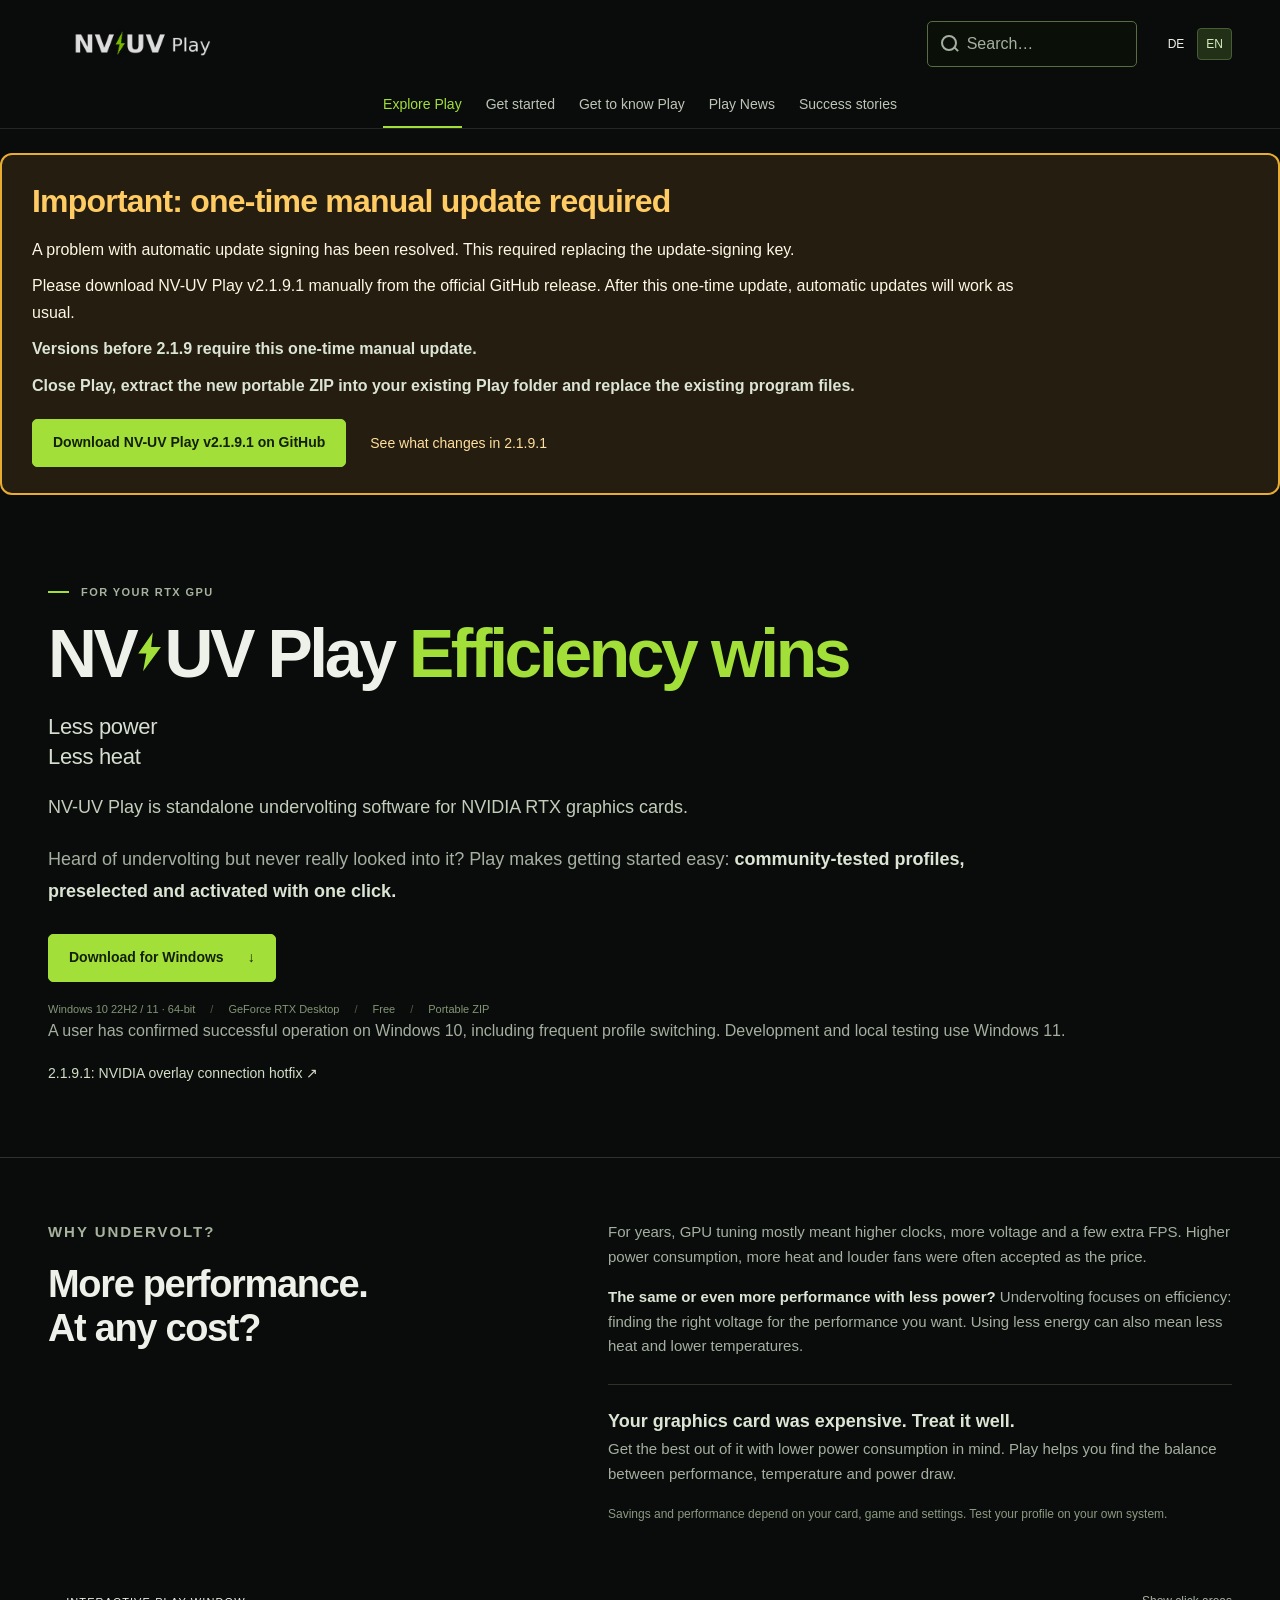
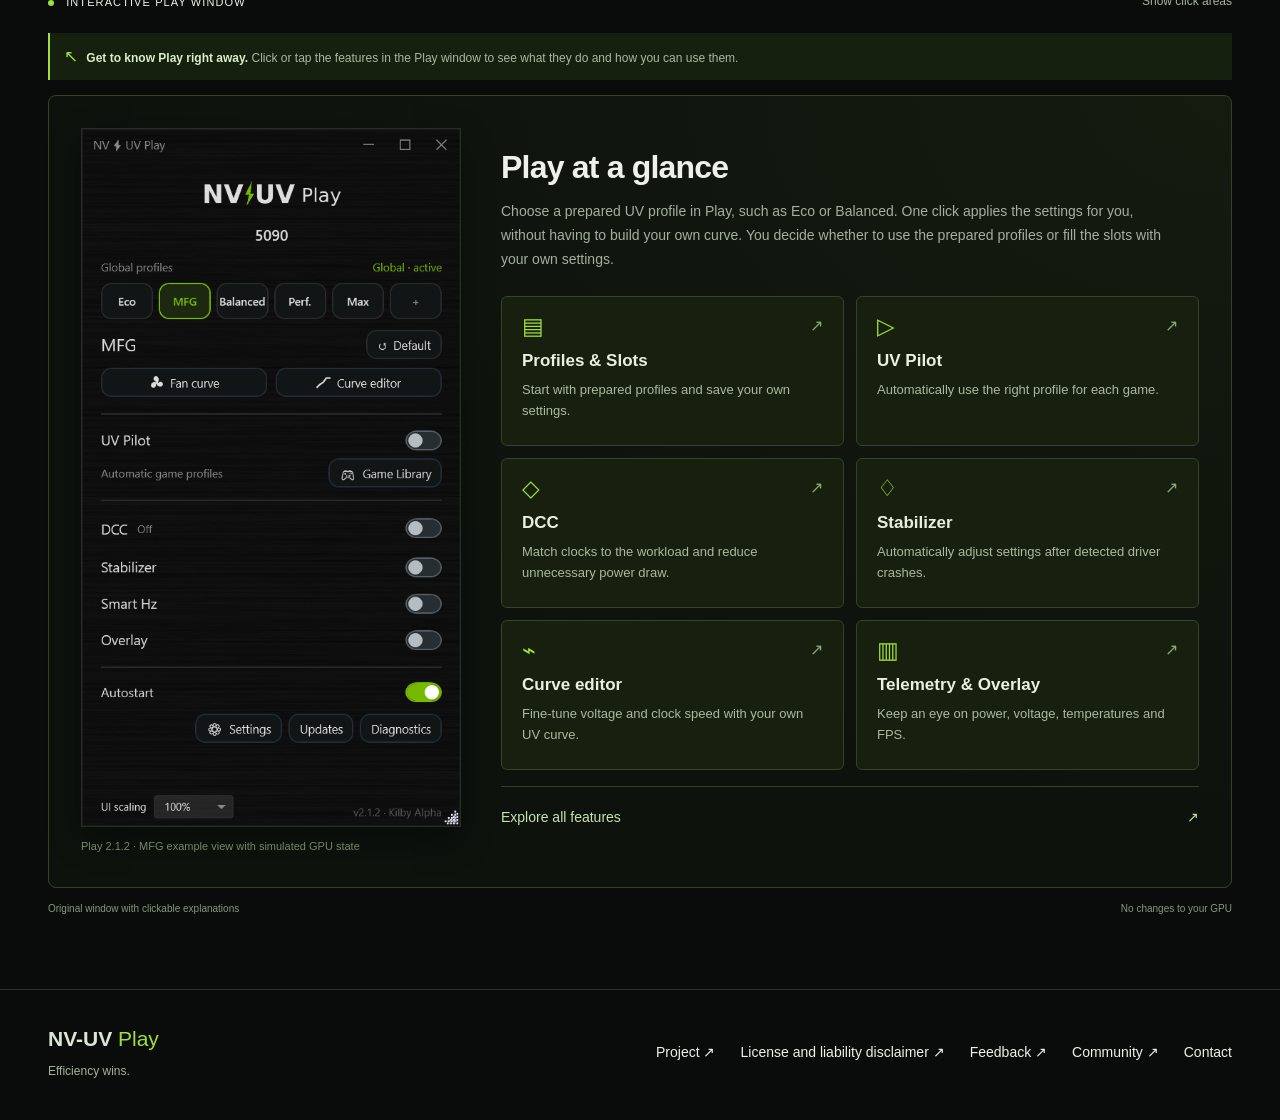
==== en.html @ a9bc8426 "Document Windows 10 22H2 compatibility and user validation" ====
<!doctype html>
<html lang="en">
<head>
  <meta charset="utf-8">
  <meta name="viewport" content="width=device-width, initial-scale=1">
  <meta name="description" content="NV-UV Play: undervolting for your RTX GPU. Start with community profiles and explore features in interactive original product windows.">
  <meta name="theme-color" content="#0a0c0b">
  <title>NV-UV Play | Efficiency wins.</title>
  <link rel="alternate" hreflang="de" href="index.html">
  <link rel="alternate" hreflang="en" href="en.html">
  <link rel="icon" type="image/png" href="assets/wordmark.png">
  <link rel="stylesheet" href="styles.css?v=20261103-hotfix-2191">
  <link rel="stylesheet" href="site-search.css?v=20261022-inline">
  <script src="guide.en.js?v=20261102-overlay-219" defer></script>
  <script src="guide.ui.en.js?v=20261015-v2.1.2" defer></script>
  <script src="guide-app.js?v=20261021-search" defer></script>
  <script src="site-navigation.js?v=20261102-news-219" defer></script>
  <script src="site-search.js?v=20261022-inline" defer></script>
</head>
<body data-page="home">
<a class="skip-link" href="#top">Skip to content</a>
<header class="site-header wrap">
  <a class="brand" href="en.html" aria-label="NV-UV Play home"><img src="assets/wordmark.png" width="188" height="56" alt="NV-UV Play"></a>
  <nav aria-label="Main navigation"><a href="en.html" aria-current="page">Explore Play</a><a href="get-started.html">Get started</a><a href="features.html">Get to know Play</a><a href="news.html">Play News</a><a href="success-stories.html">Success stories</a></nav>
  <div class="header-actions"><div class="language-switch" aria-label="Language"><a href="index.html" lang="de" hreflang="de" aria-label="Zu Deutsch wechseln" data-language-switch>DE</a><span lang="en" aria-current="page">EN</span></div></div>
</header>
<main id="top">
  <section class="update-key-notice wrap" aria-labelledby="update-key-title">
    <h2 id="update-key-title">Important: one-time manual update required</h2>
    <p>A problem with automatic update signing has been resolved. This required replacing the update-signing key.</p>
    <p>Please download NV-UV Play v2.1.9.1 manually from the official GitHub release. After this one-time update, automatic updates will work as usual.</p>
    <p><strong>Versions before 2.1.9 require this one-time manual update.</strong></p>
    <p><strong>Close Play, extract the new portable ZIP into your existing Play folder and replace the existing program files.</strong></p>
    <div class="update-key-actions"><a class="button primary" href="https://github.com/christianp403-spec/NV-UV-Play/releases/tag/v2.1.9.1" target="_blank" rel="noopener noreferrer">Download NV-UV Play v2.1.9.1 on GitHub</a><a class="text-link" href="news.html#updates-2191">See what changes in 2.1.9.1</a></div>
  </section>
  <section class="hero wrap" aria-labelledby="hero-title">
    <div class="hero-copy">
      <p class="eyebrow"><span class="line"></span> FOR YOUR RTX GPU</p>
      <h1 id="hero-title" aria-label="NV-UV Play, Efficiency wins"><span class="hero-product-name">NV<svg class="brand-bolt" viewBox="0 0 18 24" aria-hidden="true" focusable="false"><path d="M11 0 2 13h5L5 24 16 9h-6Z"/></svg>UV Play</span> <span>Efficiency wins</span></h1>
      <p class="hero-promise">Less power<br> Less heat</p>
      <p class="hero-description">NV-UV Play is standalone undervolting software for NVIDIA RTX graphics cards.</p>
      <p class="intro">Heard of undervolting but never really looked into it? Play makes getting started easy: <strong>community-tested profiles, preselected and activated with one click.</strong></p>
      <div class="hero-actions"><a class="button primary" href="https://github.com/christianp403-spec/NV-UV-Play/releases/tag/v2.1.9.1" target="_blank" rel="noopener noreferrer">Download for Windows <span aria-hidden="true">↓</span></a></div>
      <div class="hero-meta"><span>Windows 10 22H2 / 11 · 64-bit</span><span>GeForce RTX Desktop</span><span>Free</span><span>Portable ZIP</span></div>
      <p class="compatibility-note">A user has confirmed successful operation on Windows 10, including frequent profile switching. Development and local testing use Windows 11.</p>
      <p class="home-update-link"><a class="text-link" href="news.html#updates-2191">2.1.9.1: NVIDIA overlay connection hotfix ↗</a></p>
    </div>
  </section>
  <section class="why-section wrap" id="why" aria-labelledby="why-title">
    <div><p class="eyebrow">WHY UNDERVOLT?</p><h2 id="why-title">More performance.<br> At any cost?</h2></div>
    <div><p>For years, GPU tuning mostly meant higher clocks, more voltage and a few extra FPS. Higher power consumption, more heat and louder fans were often accepted as the price.</p><p><strong>The same or even more performance with less power?</strong> Undervolting focuses on efficiency: finding the right voltage for the performance you want. Using less energy can also mean less heat and lower temperatures.</p><p class="care-copy"><strong>Your graphics card was expensive. Treat it well.</strong><br>Get the best out of it with lower power consumption in mind. Play helps you find the balance between performance, temperature and power draw.</p><p class="why-note">Savings and performance depend on your card, game and settings. Test your profile on your own system.</p></div>
  </section>
  <section class="playground home-playground wrap" id="demo" aria-label="Explore Play interactively">
      <div class="stage-caption"><span><span class="live-dot"></span> INTERACTIVE PLAY WINDOW</span><button class="quiet" id="show-hotspots" aria-pressed="false">Show click areas</button></div>
      <p class="interaction-hint" id="interaction-hint"><span aria-hidden="true">↖</span> <strong>Get to know Play right away.</strong> Click or tap the features in the Play window to see what they do and how you can use them.</p>
      <div class="stage-body">
        <figure class="original-main"><div id="main-screen" class="hotspot-image" aria-describedby="interaction-hint"></div><figcaption>Play 2.1.2 · MFG example view with simulated GPU state</figcaption></figure>
        <aside class="coach" aria-labelledby="explore-title">
          <h2 id="explore-title">Play at a glance</h2>
          <p class="explore-intro">Choose a prepared UV profile in Play, such as Eco or Balanced. One click applies the settings for you, without having to build your own curve. You decide whether to use the prepared profiles or fill the slots with your own settings.</p>
          <div class="explore-grid">
            <button class="explore-card" data-open="profiles"><span class="explore-card-top"><span class="explore-icon" aria-hidden="true">▤</span><span class="explore-arrow" aria-hidden="true">↗</span></span><strong>Profiles &amp; Slots</strong><span class="explore-description">Start with prepared profiles and save your own settings.</span></button>
            <button class="explore-card" data-open="pilot"><span class="explore-card-top"><span class="explore-icon" aria-hidden="true">▷</span><span class="explore-arrow" aria-hidden="true">↗</span></span><strong>UV Pilot</strong><span class="explore-description">Automatically use the right profile for each game.</span></button>
            <button class="explore-card" data-open="dcc"><span class="explore-card-top"><span class="explore-icon" aria-hidden="true">◇</span><span class="explore-arrow" aria-hidden="true">↗</span></span><strong>DCC</strong><span class="explore-description">Match clocks to the workload and reduce unnecessary power draw.</span></button>
            <button class="explore-card" data-open="stabilizer"><span class="explore-card-top"><span class="explore-icon" aria-hidden="true">♢</span><span class="explore-arrow" aria-hidden="true">↗</span></span><strong>Stabilizer</strong><span class="explore-description">Automatically adjust settings after detected driver crashes.</span></button>
            <button class="explore-card" data-open="curve"><span class="explore-card-top"><span class="explore-icon" aria-hidden="true">⌁</span><span class="explore-arrow" aria-hidden="true">↗</span></span><strong>Curve editor</strong><span class="explore-description">Fine-tune voltage and clock speed with your own UV curve.</span></button>
            <button class="explore-card" data-open="overlay"><span class="explore-card-top"><span class="explore-icon" aria-hidden="true">▥</span><span class="explore-arrow" aria-hidden="true">↗</span></span><strong>Telemetry &amp; Overlay</strong><span class="explore-description">Keep an eye on power, voltage, temperatures and FPS.</span></button>
          </div>
          <a class="text-link explore-all" href="features.html">Explore all features <span aria-hidden="true">↗</span></a>
        </aside>
      </div>
      <div class="stage-foot"><span>Original window with clickable explanations</span><span>No changes to your GPU</span></div>
  </section>
</main>
<footer class="site-footer wrap"><div><strong>NV-UV <span>Play</span></strong><p>Efficiency wins.</p></div><div class="footer-links"><a href="https://github.com/christianp403-spec/NV-UV-Play" target="_blank" rel="noopener noreferrer">Project ↗</a><a href="https://github.com/christianp403-spec/NV-UV-Play/blob/main/LICENSE.txt" target="_blank" rel="noopener noreferrer">License and liability disclaimer ↗</a><a href="https://github.com/christianp403-spec/NV-UV-Play/issues" target="_blank" rel="noopener noreferrer">Feedback ↗</a><a href="https://extreme.pcgameshardware.de/threads/nv-uv-play.674754/" target="_blank" rel="noopener noreferrer">Community ↗</a><button type="button" id="open-contact" aria-haspopup="dialog" aria-controls="contact-dialog">Contact</button></div></footer>
<dialog id="contact-dialog" aria-labelledby="contact-title"><div class="dialog-chrome"><h2 id="contact-title">Contact</h2><button type="button" id="close-contact" aria-label="Close contact window" autofocus>×</button></div><div class="contact-body"><p>NV-UV Play is currently a personal project.</p><p>by Christian Papaioannou</p><p>You can reach me at this email address:<br><a href="mailto:christian.papaioannou@protonmail.com">christian.papaioannou@protonmail.com</a></p><div class="project-support"><h3>Would you like to support the project?</h3><div class="support-links"><a href="https://paypal.me/christianpapaioannou" target="_blank" rel="noopener noreferrer">PayPal ↗</a><a href="https://ko-fi.com/chrispapa" target="_blank" rel="noopener noreferrer">Ko-fi ↗</a></div></div></div></dialog>
<dialog id="feature-dialog" aria-labelledby="dialog-title"><div class="dialog-chrome"><button id="back-dialog" class="quiet" aria-label="Back to the previous feature" hidden>← Back</button><h2 id="dialog-title"></h2><button id="close-dialog" aria-label="Close window" autofocus>×</button></div><div id="dialog-body"></div></dialog>
<div id="control-tooltip" popover="manual" role="dialog" aria-labelledby="tooltip-title" aria-describedby="tooltip-copy"><button id="close-tooltip" aria-label="Close explanation">×</button><p class="eyebrow">QUICK EXPLANATION</p><h3 id="tooltip-title"></h3><p id="tooltip-copy"></p><button class="text-link" id="tooltip-more" hidden>More about this feature ↗</button></div>
<noscript><p class="noscript">Enable JavaScript for clickable original windows and feature categories. Text, language selection and download links work without JavaScript.</p></noscript>
</body>
</html>
---- styles.css ----
@charset "UTF-8";
:root{color-scheme:dark;--bg:#0a0c0b;--panel:#101510;--line:#2b332b;--text:#edf1e9;--muted:#a5afa0;--accent:#a2df39;--font:"Segoe UI Variable","Segoe UI",Arial,sans-serif}
*{box-sizing:border-box}html{scroll-behavior:smooth;scroll-padding-top:30px}body{margin:0;background:var(--bg);color:var(--text);font-family:var(--font);font-size:16px;line-height:1.65}body.modal-open{overflow:hidden}button,input,select{font:inherit}button,a{-webkit-tap-highlight-color:transparent}button{cursor:pointer;color:inherit}a{color:inherit;text-decoration:none}button:disabled{cursor:default;opacity:.5}:focus-visible{outline:2px solid var(--accent);outline-offset:4px}[hidden]{display:none!important}p,h1,h2,h3{margin-top:0}h1,h2,h3{line-height:1.15}p{color:var(--muted)}strong{font-weight:550;color:#dce5d4}.wrap{max-width:1480px;margin:auto;padding-left:48px;padding-right:48px}.site-header{height:100px;display:flex;align-items:center;justify-content:space-between;border-bottom:1px solid #232923;gap:24px}.brand img{object-fit:contain;display:block}.site-header nav{display:flex;gap:32px;font-size:14px;color:#bdc5b7}.site-header nav a:hover,.footer-links a:hover{color:var(--accent)}.button{display:inline-flex;align-items:center;justify-content:center;gap:24px;border:1px solid #424c3e;background:transparent;padding:13px 20px;border-radius:5px;font-size:14px;font-weight:600;line-height:1.4;transition:background .18s}.button:hover{background:#26321e}.primary{background:var(--accent);border-color:var(--accent);color:#132006}.primary:hover{background:#b5ee55}.small{padding:10px 17px}.text-link{border:0;background:transparent;padding:0;font-size:14px;color:#d2dec6;text-align:left;line-height:1.6}.text-link:hover{color:var(--accent)}.text-link span{margin-left:10px}.eyebrow{font-size:11px;font-weight:600;letter-spacing:.13em;color:#a7b39e;margin-bottom:18px}.line{width:21px;height:2px;background:var(--accent);display:inline-block}.hero{display:grid;grid-template-columns:minmax(300px,.77fr) minmax(0,1.23fr);gap:48px;padding-top:64px;padding-bottom:72px;align-items:center}.hero-copy>.eyebrow{display:flex;align-items:center;gap:12px}h1{font-size:clamp(3.2rem,5.2vw,5rem);letter-spacing:-.05em;font-weight:650;margin-bottom:23px;line-height:1.04}h1 span{color:var(--accent)}.hero-promise{font-size:22px;line-height:1.35;letter-spacing:-.015em;color:#d5decf;margin-bottom:20px}.intro{max-width:430px;font-size:16px;line-height:1.75;margin-bottom:27px}.hero-actions{display:flex;align-items:flex-start;flex-direction:column;gap:18px}.hero-note{font-size:13px;max-width:350px;margin:28px 0 0;color:#98a58d}.hero-meta{display:flex;flex-wrap:wrap;gap:6px 15px;margin-top:26px;color:#839677;font-size:11px}.hero-meta span+span:before{content:"/";margin-right:15px;color:#4e5c45}.playground{min-width:0;scroll-margin-top:25px}.stage-caption{display:flex;justify-content:space-between;align-items:center;font-size:11px;letter-spacing:.1em;gap:15px;padding-bottom:16px}.live-dot{display:inline-block;width:6px;height:6px;border-radius:50%;background:var(--accent);margin-right:8px}.quiet{padding:5px 0;border:0;background:transparent;color:var(--muted);font-size:12px}.quiet:hover,.quiet[aria-pressed=true]{color:var(--accent)}.stage-body{display:grid;grid-template-columns:minmax(230px,355px) minmax(145px,1fr);gap:24px;align-items:center;padding:25px;background-image:linear-gradient(#82936c0b 1px,transparent 1px),linear-gradient(90deg,#82936c0b 1px,transparent 1px);background-size:28px 28px;border:1px solid #293322;border-radius:8px}.original-main{margin:0;min-width:0;max-width:355px}.original-main figcaption{font-size:11px;color:#839577;margin:10px 0 0}.hotspot-image{position:relative;line-height:0;isolation:isolate}.hotspot-image>img{display:block;width:100%;height:auto}.image-hotspot{position:absolute;background:transparent;border:2px solid transparent;border-radius:5px;padding:0;line-height:1;z-index:1}.image-hotspot:hover,.image-hotspot:focus-visible,.image-hotspot[aria-expanded=true]{background:#a2df3915;border-color:var(--accent);outline:0;box-shadow:0 0 0 2px #0007}.show-hotspots .image-hotspot{border-color:#a2df3988;background:#a2df3907}.image-hotspot.feature-highlight{border:1px dashed #a2df3999}.coach h2{font-size:24px;letter-spacing:-.025em;font-weight:550;line-height:1.22;margin-bottom:18px}.coach p:not(.eyebrow){font-size:13px;line-height:1.7}.coach .eyebrow{font-size:9px;margin-bottom:18px}.coach-tip{border-left:2px solid #637a44;padding-left:12px;font-size:12px;color:#a4b298;margin:24px 0}.coach .text-link{font-size:12px}.stage-foot{display:flex;justify-content:space-between;flex-wrap:wrap;gap:6px 15px;padding-top:13px;color:#869879;font-size:10px}.why-section{display:grid;grid-template-columns:1fr 1.3fr;gap:80px;border-top:1px solid var(--line);padding-top:62px;padding-bottom:62px}.why-section h2{font-size:38px;letter-spacing:-.035em;font-weight:550}.why-section p{font-size:15px}.why-section .why-note{font-size:12px;margin-bottom:0;color:#8b9a80}.care-copy{padding:22px 0 4px;border-top:1px solid var(--line);margin-top:25px}.care-copy strong{font-size:18px}.scenarios{border-top:1px solid var(--line);padding-top:55px;padding-bottom:55px}.section-heading{display:flex;justify-content:space-between;align-items:flex-end;gap:30px;margin-bottom:30px}.section-heading h2{font-size:32px;letter-spacing:-.035em;font-weight:550;margin:0}.section-heading>p{font-size:14px;margin:0;max-width:330px}.section-heading .eyebrow{margin-bottom:14px}.scenario-grid{display:grid;grid-template-columns:1fr 1fr;border:1px solid var(--line)}.scenario-card{padding:34px 36px;display:flex;flex-direction:column;background:linear-gradient(130deg,#17200f5c,transparent 80%)}.scenario-card+.scenario-card{border-left:1px solid var(--line)}.feature-label{font:11px ui-monospace,Consolas,monospace;letter-spacing:.1em;color:var(--accent);margin-bottom:23px}.scenario-card h3{font-size:26px;line-height:1.25;font-weight:550;letter-spacing:-.025em;margin-bottom:21px}.scenario-card p{font-size:14px;line-height:1.8;max-width:560px}.scenario-card .text-link{margin-top:auto;padding-top:12px}.section-note{font-size:12px;margin:17px 0 0;max-width:850px;color:#87967c}.guide-section{border-top:1px solid var(--line);padding-top:55px;padding-bottom:70px}.category-tabs{display:flex;flex-wrap:wrap;gap:8px;border-bottom:1px solid var(--line);padding-bottom:15px}.category-tabs button{border:1px solid #34432a;border-radius:5px;padding:10px 18px;background:transparent;color:#aab79e;font-size:14px;min-height:44px}.category-tabs button[aria-selected=true]{background:#27371b;color:#dcf7bf;border-color:#657d48}.category-tabs button:hover{background:#1c2715}.category-description{font-size:14px;margin:22px 0 20px}.feature-grid{display:grid;grid-template-columns:repeat(3,minmax(0,1fr));border-top:1px solid var(--line);border-left:1px solid var(--line)}.feature-grid.four{grid-template-columns:repeat(4,minmax(0,1fr))}.feature-card{display:flex;flex-direction:column;background:transparent;border:0;border-right:1px solid var(--line);border-bottom:1px solid var(--line);text-align:left;padding:25px;min-height:200px}.feature-card:hover{background:#172011}.card-icon{font-size:24px;color:var(--accent);line-height:1;margin-bottom:23px}.feature-card h3{font-size:18px;font-weight:550;margin:0 0 13px;display:flex;justify-content:space-between;gap:12px}.feature-card h3 span{color:#80956e;font-size:16px}.feature-card p{font-size:14px;line-height:1.65;margin:0}.start-section{border-top:1px solid var(--line);padding-top:55px;padding-bottom:60px}.install-steps{display:grid;grid-template-columns:repeat(3,1fr);gap:35px;margin:42px 0}.install-steps article{padding-left:45px;position:relative}.install-steps article>span{position:absolute;left:0;top:0;font:14px ui-monospace,Consolas,monospace;color:var(--accent)}.install-steps h3{font-size:18px;font-weight:550}.install-steps p{font-size:14px;margin-bottom:0}code{font-size:.9em;color:#c9d7bc}.requirements{border:1px solid var(--line);border-radius:6px;padding:26px 30px;background:#11160f}.requirements h3{font-size:18px}.requirements p{font-size:14px;max-width:1050px}.requirements details{border-top:1px solid var(--line);padding-top:14px;margin-top:14px}.requirements summary{font-size:14px;cursor:pointer}.requirements details p{margin:14px 0 0}.site-footer{display:flex;justify-content:space-between;align-items:center;gap:30px;padding-top:32px;padding-bottom:38px;border-top:1px solid var(--line)}.site-footer strong{font-size:21px}.site-footer strong span{color:var(--accent);font-weight:400}.site-footer p{font-size:12px;margin:5px 0 0}.footer-links{display:flex;gap:25px;font-size:14px}.footer-note{text-align:right}.skip-link{position:fixed;top:-80px;left:20px;background:var(--accent);color:#000;padding:10px 20px;z-index:100}.skip-link:focus{top:10px}.noscript{padding:25px;text-align:center;color:#d3d6a7}
/* The guide adds click targets to original images; it never redraws Play. */
dialog{width:min(1240px,calc(100% - 40px));max-height:calc(100dvh - 40px);padding:0;background:#0d110d;color:var(--text);border:1px solid #45543a;border-radius:8px;box-shadow:0 30px 120px #000b;overscroll-behavior:contain}dialog::backdrop{background:#020502cf;backdrop-filter:blur(6px)}.dialog-chrome{display:flex;align-items:center;gap:18px;padding:12px 24px;border-bottom:1px solid var(--line);background:#151b12;position:sticky;top:0;z-index:5}.dialog-chrome h2{font-size:16px;font-weight:550;line-height:1.4;margin:0;flex:1}.dialog-chrome>button:last-child{font-size:27px;background:transparent;border:0;width:34px;height:34px;padding:0;color:#b8c4af;line-height:1}.dialog-chrome>button:last-child:hover{color:white;background:#3a452f}.dialog-chrome .quiet{flex-shrink:0}#dialog-body{padding:28px}.feature-intro{margin-bottom:25px}.feature-intro .eyebrow{margin-bottom:8px}.feature-intro>p:last-child{margin:0;font-size:15px;max-width:900px}.feature-layout{display:grid;grid-template-columns:minmax(0,1fr) 305px;gap:32px;align-items:start}.original-screen{margin:0 auto;max-width:850px;width:100%;min-width:0}.original-screen.portrait{max-width:430px}.original-screen.main{max-width:355px}.original-screen figcaption{font-size:11px;line-height:1.5;color:#8b9c80;margin-top:12px}.image-instruction{font-size:12px;margin:0 0 12px;color:#adbf9f;display:flex;justify-content:space-between;gap:12px}.image-instruction button{font-size:12px}.feature-summary{position:sticky;top:85px}.feature-summary h3{font-size:15px;font-weight:550;color:#d5e7c6;margin:0 0 10px}.feature-summary p{font-size:14px;line-height:1.75;margin:0 0 24px}.feature-summary .notice{font-size:12px;padding:16px;border:1px solid #35442b;border-radius:5px;background:#172010;line-height:1.7}.related-features{display:flex;flex-wrap:wrap;gap:8px;margin-top:20px}.related-features button{padding:7px 10px;font-size:12px;border:1px solid #35482b;background:#182112;border-radius:4px}.related-features button:hover{border-color:#7c9c57}.function-reference{border-top:1px solid var(--line);padding-top:25px;margin-top:30px}.function-reference h3{font-size:21px;font-weight:550;letter-spacing:-.02em}.control-explanations{display:grid;grid-template-columns:1fr 1fr;gap:0 28px;align-items:start}.control-explanations details{border-bottom:1px solid var(--line);padding:14px 0}.control-explanations summary{font-size:14px;cursor:pointer;color:#d3ddca}.control-explanations details p{font-size:14px;line-height:1.7;margin:12px 0 0}.scenario-inline{border-left:2px solid #7ea73f;padding:0 0 0 17px;margin:20px 0 25px;max-width:940px}.scenario-inline h3{font-size:19px;font-weight:550;margin:0 0 12px}.scenario-inline p{font-size:14px;margin:0}.screen-note{padding:14px 17px;border:1px solid var(--line);font-size:12px;line-height:1.6;margin-top:16px;background:#12190f}.screen-note strong{display:block;margin-bottom:4px}
/* Click-open explanations stay in the top layer, including inside the window dialog. */
#control-tooltip{position:fixed;inset:auto;margin:0;width:min(360px,calc(100vw - 24px));max-height:calc(100dvh - 24px);overflow:auto;background:#1a2314;color:var(--text);border:1px solid #79964f;border-radius:7px;padding:22px;box-shadow:0 16px 65px #000b;font:14px/1.65 var(--font)}#control-tooltip::backdrop{background:transparent;pointer-events:none}#control-tooltip .eyebrow{font-size:9px;color:#b4d091;margin:0 30px 9px 0}#tooltip-title{font-size:19px;line-height:1.25;font-weight:550;margin:0 20px 12px 0}#tooltip-copy{font-size:14px;color:#c3d0b8;margin:0}#close-tooltip{position:absolute;right:8px;top:7px;background:transparent;border:0;color:#b9c8ac;font-size:24px;width:32px;height:32px;line-height:1}#close-tooltip:hover{background:#334324;color:white}#tooltip-more{margin-top:18px;color:#ccecac}#control-tooltip:popover-open{display:block}
@media(min-width:1600px){.hero{padding-top:85px;padding-bottom:85px}}
@media(max-width:1200px){.wrap{padding-left:32px;padding-right:32px}.hero{gap:32px;grid-template-columns:minmax(280px,.85fr) minmax(0,1.15fr)}.stage-body{grid-template-columns:minmax(215px,1fr);padding:22px;gap:23px}.original-main{max-width:305px;margin:auto}.coach{border-top:1px solid var(--line);padding-top:20px;display:grid;grid-template-columns:1fr 1fr;gap:0 20px}.coach .eyebrow{grid-column:1/-1;margin-bottom:9px}.coach h2{font-size:22px}.coach p:not(.eyebrow){margin-bottom:0}.coach-tip{display:none}.coach .text-link{grid-column:2;margin-top:12px}.why-section{gap:45px}.feature-grid.four{grid-template-columns:repeat(2,minmax(0,1fr))}.feature-layout{grid-template-columns:minmax(0,1fr) 280px;gap:24px}.stage-foot{font-size:9px}.scenario-card{padding:29px}}
@media(max-width:900px){.hero{grid-template-columns:1fr;gap:40px;padding-top:42px}.hero-copy{max-width:670px}.intro{max-width:590px}.hero h1{font-size:64px}.hero h1 span br{display:none}.hero-promise br{display:none}.hero-promise br:after{content:' '}.hero-actions{flex-direction:row;align-items:center;flex-wrap:wrap;gap:24px}.hero-note{max-width:480px}.stage-body{grid-template-columns:minmax(230px,355px) minmax(160px,1fr);padding:25px;gap:30px}.original-main{max-width:355px}.coach{display:block;border:0;padding:0}.coach .eyebrow{margin-bottom:20px}.coach-tip{display:block}.coach h2{font-size:27px}.coach p:not(.eyebrow){font-size:15px}.stage-foot{font-size:11px}.why-section{gap:25px;grid-template-columns:1fr}.why-section h2{font-size:33px}.why-section h2 br{display:none}.scenario-card h3{font-size:23px}.section-heading{align-items:flex-start;flex-direction:column;gap:18px}.section-heading h2{font-size:29px}.feature-layout{grid-template-columns:minmax(0,1fr) 245px;gap:22px}.feature-grid{grid-template-columns:repeat(2,minmax(0,1fr))}.install-steps{gap:25px}.install-steps article{padding-left:34px}.footer-links{gap:16px}.site-footer{flex-wrap:wrap}.footer-note{text-align:left}.category-tabs button{padding:10px 14px}.feature-card{min-height:190px}.scenario-grid{grid-template-columns:1fr}.scenario-card+.scenario-card{border-left:0;border-top:1px solid var(--line)}}
@media(max-width:680px){.wrap{padding-left:22px;padding-right:22px}.site-header{height:80px;gap:12px}.brand img{width:145px;height:auto}.site-header nav{display:none}.small{padding:9px 13px;font-size:12px}.hero{padding-top:36px;padding-bottom:45px}.hero h1{font-size:52px;line-height:1.07}.hero-promise{font-size:22px}.hero-promise br{display:block}.intro{font-size:15px}.hero-actions{gap:20px}.hero-meta{font-size:10px;gap:6px 12px}.hero-meta span+span:before{margin-right:12px}.stage-caption{font-size:10px;letter-spacing:.06em}.quiet{font-size:11px}.stage-body{grid-template-columns:1fr;padding:18px;gap:22px}.original-main{max-width:355px;width:100%}.coach{padding:20px 0 0;border-top:1px solid var(--line)}.coach h2{font-size:24px;margin-bottom:12px}.coach h2 br{display:none}.coach .eyebrow{margin-bottom:12px}.coach p:not(.eyebrow){font-size:14px}.coach-tip{margin:18px 0}.stage-foot{font-size:10px}.why-section,.scenarios,.guide-section,.start-section{padding-top:38px;padding-bottom:38px}.why-section h2{font-size:29px}.scenario-card{padding:25px 23px}.scenario-card h3{font-size:23px}.scenario-card p{font-size:14px}.section-heading h2{font-size:27px}.category-tabs{gap:8px;display:grid;grid-template-columns:1fr 1fr}.category-tabs button{font-size:12px;padding:10px 9px}.category-description{min-height:46px;font-size:13px}.feature-grid,.feature-grid.four{grid-template-columns:1fr}.feature-card{padding:23px;min-height:0}.card-icon{font-size:21px;margin-bottom:18px}.feature-card h3{font-size:18px}.install-steps{grid-template-columns:1fr;gap:25px;margin:30px 0}.install-steps article{padding-left:42px}.requirements{padding:23px}.site-footer{gap:22px}.footer-links{flex-wrap:wrap}dialog{width:calc(100% - 16px);max-height:calc(100dvh - 16px)}.dialog-chrome{padding:10px 14px;gap:12px}.dialog-chrome h2{font-size:14px}.dialog-chrome .quiet{font-size:11px}#dialog-body{padding:20px 16px}.feature-layout{grid-template-columns:1fr;gap:26px}.feature-summary{position:static}.original-screen.portrait{max-width:385px}.original-screen.main{max-width:355px}.feature-summary h3{font-size:16px}.feature-summary p{margin-bottom:21px}.control-explanations{grid-template-columns:1fr}.image-instruction{font-size:11px}.image-instruction button{font-size:11px}.feature-intro>p:last-child{font-size:14px}.scenario-inline h3{font-size:18px}.scenario-inline p{font-size:13px}#control-tooltip{padding:20px}.function-reference{margin-top:25px}.hotspot-image.wide{min-width:610px}.image-scroll{overflow-x:auto;padding:2px 0 9px}.image-scroll:focus-visible{outline-offset:1px}}
@media(prefers-reduced-motion:reduce){html{scroll-behavior:auto}*,*:before,*:after{transition:none!important;animation:none!important}}
.original-screen.dcc{max-width:760px}.hero-promise br::after{content:" "}
@media(max-width:680px){.hotspot-image.dcc{min-width:610px}.image-scroll{max-width:100%}.original-screen.dcc{overflow:hidden}}
.feature-layout>div{min-width:0}.scroll-hint{display:none}
@media(max-width:680px){.feature-layout{grid-template-columns:minmax(0,1fr)}.scroll-hint{display:block;font-size:11px;color:#9eaf90;margin:0 0 8px}.image-scroll{border:1px solid #293322;border-radius:3px}}
/* A familiar forum question introduces the community workflow before DCC and Stabilizer. */
.community-scenario{grid-column:1/-1;display:grid;grid-template-columns:minmax(0,.9fr) minmax(0,1.1fr);gap:50px;border-bottom:1px solid var(--line)}.community-scenario .feature-label{display:block}.community-scenario+.scenario-card{border-left:0}.community-scenario h3{font-size:29px}.forum-questions{list-style:none;margin:20px 0 0;padding:0}.forum-questions li{position:relative;padding:0 0 14px 21px;font-size:14px;line-height:1.65;color:#d1dcc7}.forum-questions li:before{content:'?';position:absolute;left:0;top:0;color:var(--accent);font-family:ui-monospace,Consolas,monospace}.community-answer{padding-top:34px}.community-scenario p{max-width:none}.community-steps{display:grid;grid-template-columns:repeat(3,minmax(0,1fr));list-style:none;margin:23px 0;padding:18px 0;border-top:1px solid var(--line);border-bottom:1px solid var(--line);gap:18px}.community-steps li{font-size:12px;color:#d0dcc5;line-height:1.6}.community-steps span{display:block;color:var(--accent);font:11px ui-monospace,Consolas,monospace;margin-bottom:8px}.community-scenario .community-note{font-size:12px;color:#8fa180;line-height:1.7;margin-bottom:18px}.community-answer .text-link{padding-top:0}
@media(max-width:900px){.community-scenario{grid-template-columns:1fr;gap:12px;border-bottom:0}.community-answer{padding-top:0}.community-scenario h3{font-size:26px}.forum-questions{margin-bottom:3px}}
@media(max-width:680px){.community-scenario h3{font-size:23px}.community-steps{grid-template-columns:1fr;gap:12px;padding:17px 0}.community-steps li{display:flex;gap:12px;align-items:center}.community-steps span{margin:0}}
.scenario-grid>.scenario-card:nth-child(even){border-left:0}.scenario-grid>.scenario-card:nth-child(n+4){border-top:1px solid var(--line)}.scenario-links{display:flex;flex-wrap:wrap;gap:12px 22px;margin-top:auto;padding-top:14px}.scenario-card .scenario-links .text-link{margin:0;padding:0;font-size:13px}
.telemetry-metrics{margin:0 0 22px;border-top:1px solid var(--line)}
.telemetry-metrics>div{padding:11px 0;border-bottom:1px solid var(--line)}
.telemetry-metrics dt{color:#dce5d4;font-size:13px;font-weight:600}
.telemetry-metrics dd{margin:3px 0 0;color:var(--muted);font-size:13px;line-height:1.65}
/* Questions follow the reader from getting started to advanced tuning. */
.scenario-group+.scenario-group{margin-top:38px}
.scenario-group-title{font-size:19px;line-height:1.35;font-weight:550;color:#bdcdae;margin:0 0 17px}
.scenario-group .scenario-grid{grid-template-columns:minmax(0,1fr)}
.scenario-group .scenario-card{display:grid;grid-template-columns:minmax(0,.9fr) minmax(0,1.1fr);gap:50px;border:0}
.scenario-group .scenario-card+.scenario-card{border-left:0;border-top:1px solid var(--line)}
.scenario-question .feature-label{display:block}
.scenario-question h4{font-size:26px;line-height:1.25;letter-spacing:-.025em;font-weight:550;margin:0 0 21px}
.scenario-question .forum-questions{margin-bottom:0}
.scenario-answer{min-width:0}
.scenario-answer p{max-width:none}
.scenario-answer>.text-link{margin-top:0;padding-top:10px}
.scenario-answer .community-note{font-size:12px;color:#8fa180;line-height:1.7}
@media(max-width:900px){.scenario-group .scenario-card{grid-template-columns:minmax(0,1fr);gap:10px}.scenario-question h4{font-size:24px;margin-bottom:10px}}
@media(max-width:680px){.scenario-group+.scenario-group{margin-top:28px}.scenario-group-title{font-size:18px}.scenario-question h4{font-size:23px}}
.header-actions{display:flex;align-items:center;gap:22px}
.language-switch{display:flex;align-items:center;gap:4px;font-size:12px;line-height:1;white-space:nowrap}
.language-switch a,.language-switch span{padding:9px 8px;border:1px solid transparent;border-radius:4px}
.language-switch [aria-current="page"]{color:#d4edbd;background:#233018;border-color:#485c35}
.language-switch a:hover{color:var(--accent)}
@media(max-width:680px){.header-actions{gap:8px}.language-switch{font-size:11px}.language-switch a,.language-switch span{padding:8px 5px}}

/* Separate pages share navigation and retain the original interactive captures. */
.site-footer{flex-wrap:wrap}
.footer-links{align-items:center}
.footer-links button{border:0;background:transparent;padding:0;min-height:44px;font:inherit;color:inherit}
.footer-links button:hover{color:var(--accent)}
body.contact-open{overflow:hidden}
#contact-dialog{width:min(520px,calc(100% - 32px));max-height:calc(100dvh - 32px)}
#contact-dialog .dialog-chrome>button{width:44px;height:44px}
.contact-body{padding:24px}
.contact-body p{font-size:14px;line-height:1.7;margin:0 0 16px}
.contact-body a{overflow-wrap:anywhere;text-decoration:underline;text-underline-offset:3px}
.contact-body a:hover{color:var(--accent)}
.project-support{border-top:1px solid var(--line);padding-top:20px;margin-top:24px}
.project-support h3{font-size:16px;font-weight:550;line-height:1.5;margin:0 0 4px}
.support-links{display:flex;flex-wrap:wrap;gap:6px 22px;font-size:14px}
.support-links a{display:inline-flex;align-items:center;min-height:44px;text-decoration:underline;text-underline-offset:3px}
.support-links a:hover{color:var(--accent)}
.site-header nav a{min-height:44px;display:flex;align-items:center;border-bottom:2px solid transparent}
.site-header nav a[aria-current="page"]{color:var(--accent);border-color:var(--accent)}
.section-nav{display:flex;flex-wrap:wrap;gap:8px 26px;padding-top:26px;font-size:13px}
.section-nav a{min-height:44px;display:flex;align-items:center;color:var(--muted)}
.section-nav a:hover{color:var(--accent)}
body[data-page="features"] .guide-section,body[data-page="start"] .start-section{border-top:0}
.section-heading h1{font-size:clamp(2rem,4vw,3.4rem);font-weight:550;letter-spacing:-.035em;line-height:1.12;margin:0;max-width:800px}
.interaction-hint{font-size:12px;line-height:1.6;color:#a9b89d;margin:0 0 15px;padding:10px 14px;border-left:2px solid var(--accent);background:#15200e}
.interaction-hint>span{color:var(--accent);font-size:17px;margin-right:5px}
.interaction-hint strong{color:#d8edc8}
@media(max-width:680px){
  .site-header{height:auto;display:flex;flex-wrap:wrap;padding-top:15px;padding-bottom:0;gap:10px}
  .site-header .brand img{width:128px}
  .header-actions{margin-left:auto;gap:8px}
  .site-header nav{order:3;display:grid;grid-template-columns:repeat(3,minmax(0,1fr));flex-basis:100%;gap:0;font-size:13px}
  .site-header nav a{justify-content:center;text-align:center;min-height:48px}
  .language-switch a,.language-switch span{display:flex;align-items:center;min-height:44px}
  .header-actions .button{min-height:44px}
  .hero h1{font-size:clamp(2.55rem,11.5vw,3.25rem)}
  .stage-caption{align-items:flex-start;flex-direction:column;gap:4px;padding-bottom:7px}
  .stage-caption .quiet{min-height:44px;font-size:12px}
  .interaction-hint{font-size:13px;margin-bottom:16px}
  .interaction-hint strong{display:inline}
  .stage-body{padding:12px}
  .stage-foot{font-size:11px}
  .section-nav{gap:4px 20px;padding-top:18px}
  .section-heading h1{font-size:32px}
  .category-tabs button{min-height:48px}
  .scenario-links .text-link,.coach .text-link{min-height:44px;display:inline-flex;align-items:center}
  #close-tooltip,.dialog-chrome>button:last-child{width:44px;height:44px}
  #control-tooltip .eyebrow,#tooltip-title{padding-right:16px}
  .requirements summary{min-height:44px;padding-bottom:8px}
  .why-section h2{font-size:30px}
  .community-steps{gap:12px}
}
@media(max-width:360px){
  .wrap{padding-left:16px;padding-right:16px}
  .site-header .brand img{width:105px}
  .header-actions{gap:4px}.header-actions .button{padding:9px;gap:7px}
  .language-switch a,.language-switch span{padding-left:4px;padding-right:4px}
}

/* Full-width introduction with Windows download and the original window below. */
body[data-page="home"] .hero{grid-template-columns:minmax(0,1fr);gap:48px;align-items:start}
.home-playground{padding-bottom:72px}
@media(max-width:680px){.home-playground{padding-bottom:45px}}
body[data-page="home"] .hero-copy{max-width:none}
body[data-page="home"] .hero h1{font-size:clamp(2.6rem,5.3vw,4.75rem);max-width:none;text-wrap:balance}
body[data-page="home"] .hero h1 span{display:inline-block}
body[data-page="home"] .intro{max-width:920px;font-size:18px}
body[data-page="home"] .hero-actions{flex-direction:row;align-items:center;flex-wrap:wrap;gap:18px 28px}
body[data-page="home"] .hero-note{max-width:900px;margin-top:22px}
body[data-page="home"] .hero-meta{margin-top:18px}
body[data-page="home"] .stage-body{grid-template-columns:minmax(0,420px) minmax(0,1fr);gap:clamp(28px,5vw,80px);padding:36px}
body[data-page="home"] .original-main{max-width:420px;width:100%;margin:0}
body[data-page="home"] .coach{display:block;border:0;padding:0;max-width:520px}
body[data-page="home"] .coach h2{font-size:32px}
body[data-page="home"] .coach p:not(.eyebrow){font-size:16px}
body[data-page="home"] .coach-tip{display:block;font-size:14px}
body[data-page="home"] .coach .text-link{font-size:14px}
@media(max-width:800px){
  body[data-page="home"] .stage-body{grid-template-columns:minmax(0,355px) minmax(0,1fr);gap:25px;padding:24px}
  body[data-page="home"] .coach h2{font-size:25px}
  body[data-page="home"] .coach p:not(.eyebrow){font-size:14px}
}
@media(max-width:680px){
  body[data-page="home"] .hero{gap:32px}
  body[data-page="home"] .hero h1{font-size:clamp(2.45rem,10.8vw,3.25rem)}
  body[data-page="home"] .intro{font-size:15px}
  body[data-page="home"] .stage-body{grid-template-columns:minmax(0,1fr);padding:12px;gap:22px}
  body[data-page="home"] .original-main{max-width:355px;margin:auto}
  body[data-page="home"] .coach{padding:20px 6px 8px;border-top:1px solid var(--line)}
}

.hero-description{max-width:920px;font-size:18px;line-height:1.7;color:#c2ceba;margin:0 0 22px}
body[data-page="home"] .hero h1 .hero-product-name{color:var(--text);white-space:nowrap}
.brand-bolt{display:inline-block;width:.43em;height:.85em;vertical-align:-.06em;fill:var(--accent)}
@media(max-width:680px){.hero-description{font-size:15px}}

/* Give the space beside the original window useful, directly selectable topics. */
body[data-page="home"] .stage-body{grid-template-columns:minmax(0,380px) minmax(0,1fr);gap:40px;padding:32px;align-items:center;background:#0d120d;background-image:radial-gradient(ellipse at 100% 0%,#7dac2b0f,transparent 65%);border-color:#34422b}
body[data-page="home"] .original-main{max-width:380px}
body[data-page="home"] .original-main .hotspot-image{box-shadow:0 12px 32px #0005}
body[data-page="home"] .coach{max-width:none;padding:0}
body[data-page="home"] .coach>.eyebrow{font-size:10px;color:#a5c984;margin-bottom:12px}
body[data-page="home"] .coach h2{font-size:clamp(1.65rem,2.5vw,2.25rem);max-width:650px;margin-bottom:14px;line-height:1.15}
body[data-page="home"] .coach p.explore-intro{font-size:14px;line-height:1.7;max-width:670px;margin:0 0 24px}
.explore-grid{display:grid;grid-template-columns:repeat(2,minmax(0,1fr));gap:12px}
.explore-card{display:flex;flex-direction:column;align-items:stretch;text-align:left;min-width:0;min-height:150px;padding:18px 20px;border:1px solid #35432d;border-radius:6px;background:#17200f;transition:background .15s,border-color .15s}
.explore-card:hover{background:#213017;border-color:#7ba34d}
.explore-card:focus-visible{outline:2px solid var(--accent);outline-offset:3px}
.explore-card-top{display:flex;align-items:center;justify-content:space-between;margin-bottom:12px;line-height:1}
.explore-icon{font-size:23px;color:var(--accent)}
.explore-arrow{color:#8ca677;font-size:16px}
.explore-card strong{font-size:17px;line-height:1.3;color:#e8f0e1;font-weight:550;margin-bottom:8px}
.explore-description{font-size:13px;line-height:1.6;color:#aab99f}
body[data-page="home"] .coach .explore-all{display:flex;justify-content:space-between;align-items:center;min-height:48px;padding:15px 0 0;margin-top:16px;border-top:1px solid #34422b;color:#c7e5ae}
@media(max-width:1100px) and (min-width:961px){
  body[data-page="home"] .stage-body{grid-template-columns:minmax(0,330px) minmax(0,1fr);padding:26px;gap:26px}
  .explore-card{padding:15px;min-height:142px}
}
@media(max-width:960px){
  body[data-page="home"] .stage-body{grid-template-columns:minmax(0,1fr);gap:30px}
  body[data-page="home"] .original-main{max-width:355px;margin:auto}
  body[data-page="home"] .coach{border-top:1px solid #34422b;padding-top:26px}
  body[data-page="home"] .coach h2{font-size:30px}
}
@media(max-width:680px){
  body[data-page="home"] .stage-body{padding:16px;gap:24px}
  body[data-page="home"] .coach h2{font-size:27px}
  body[data-page="home"] .coach p.explore-intro{font-size:14px;margin-bottom:20px}
}
@media(max-width:520px){
  .explore-grid{grid-template-columns:minmax(0,1fr);gap:10px}
  .explore-card{display:grid;grid-template-columns:26px minmax(0,1fr) 16px;gap:5px 12px;min-height:92px;padding:16px}
  .explore-card-top{display:contents}
  .explore-icon{grid-column:1;grid-row:1 / span 2;align-self:center}
  .explore-arrow{grid-column:3;grid-row:1 / span 2;align-self:center}
  .explore-card strong{grid-column:2;grid-row:1;margin:0;font-size:16px}
  .explore-description{grid-column:2;grid-row:2;font-size:12px}
}

.curve-examples{display:flex;flex-wrap:wrap;gap:8px;margin-bottom:14px}.curve-examples button{border:1px solid var(--line);border-radius:8px;padding:9px 12px}.curve-examples button[aria-pressed="true"]{color:#8dce13;border-color:#8dce13;background:#172109}

/* Upcoming features and community stories. */
.update-preview{margin:32px 0 40px;padding:28px;border:1px solid #40502f;border-radius:12px;background:#10180d}.update-preview .eyebrow{color:var(--accent);margin-bottom:10px}.update-preview h2{font-size:28px;letter-spacing:-.025em;margin-bottom:12px}.update-preview>p{font-size:14px}.update-grid{display:grid;grid-template-columns:repeat(3,minmax(0,1fr));gap:12px;margin-top:22px}.update-grid button{display:block;text-align:left;background:#0c100a;border:1px solid var(--line);border-radius:8px;padding:18px}.update-grid button:hover{border-color:var(--accent)}.update-grid strong{display:block;font-size:15px;margin-bottom:9px}.update-grid strong span{color:var(--accent)}.update-grid button>span{display:block;font-size:13px;color:var(--muted);line-height:1.6}
.stories-section{padding-top:64px;padding-bottom:80px}.stories-intro{max-width:680px;font-size:19px}.story-draft-note{font-size:13px;border-left:2px solid var(--accent);padding:8px 16px;max-width:720px}.story-collage{display:grid;grid-template-columns:1.15fr 1fr;gap:20px;margin:36px 0 25px}.story-placeholder{margin:0;padding:30px;border:1px dashed #3b4734;border-radius:12px;min-height:180px;background:#101510;display:flex;flex-direction:column;justify-content:center}.story-placeholder:first-child{grid-row:span 2}.story-number{font:20px ui-monospace,Consolas,monospace;color:var(--accent);margin-bottom:28px}.story-placeholder figcaption{font-size:20px;color:#dce5d4}.story-placeholder p{font-size:13px;margin:10px 0 0}
@media(max-width:1000px){.site-header nav{gap:16px}.update-grid{grid-template-columns:repeat(2,minmax(0,1fr))}}
@media(max-width:680px){.update-preview{padding:18px}.update-grid,.story-collage{grid-template-columns:minmax(0,1fr)}.story-placeholder:first-child{grid-row:auto}.stories-section{padding-top:38px}.story-placeholder{min-height:170px}.site-header nav{flex-wrap:wrap;grid-template-columns:repeat(2,minmax(0,1fr));gap:0 12px}}

.stories-section h1{max-width:1000px;font-size:clamp(36px,5.2vw,68px);line-height:1.06;letter-spacing:-.055em;margin:22px 0 25px;text-wrap:balance}
.stories-intro{max-width:690px;line-height:1.7;margin:0}.stories-source-note{max-width:800px;font-size:12px;line-height:1.7;color:var(--muted);margin:28px 0 14px}
.story-collage{grid-template-columns:repeat(6,minmax(0,1fr));align-items:start;gap:20px;margin-top:42px}
.story-card{grid-column:span 2;min-width:0;padding:24px;border:1px solid #34412c;border-radius:12px;background:#10170e;overflow:hidden}
.story-cyberpunk,.story-dcc{grid-column:span 3;background:linear-gradient(140deg,#1c2912,#10170e 75%)}
.story-card .eyebrow{font-size:10px;letter-spacing:.13em;margin:0 0 14px;color:#adc293}.story-card h2{font-size:23px;line-height:1.2;letter-spacing:-.035em;margin:0 0 20px;text-wrap:balance}
.story-metric{font-size:clamp(30px,3.5vw,47px);font-weight:650;letter-spacing:-.045em;color:var(--accent);line-height:1.1;margin:0 0 9px}.story-metric span{font-weight:350;color:#80986c}.story-metric small{font-size:.53em;letter-spacing:-.02em}
.story-metric-note{font-size:12px;line-height:1.5;color:#a9bb97;margin:0 0 20px}.story-summary{font-size:14px;line-height:1.75;color:#cbd6c2;margin:0 0 24px}
.story-evidence{display:grid;gap:12px}.story-image-button{display:block;padding:0;width:100%;min-width:0;overflow:hidden;text-align:left;border:1px solid #425039;border-radius:6px;background:#161b14;cursor:zoom-in;transition:border-color .15s,transform .15s}
.story-image-button:hover{border-color:var(--accent);transform:translateY(-2px)}.story-image-button:focus-visible{outline:2px solid var(--accent);outline-offset:4px}
.story-image-crop{display:block;aspect-ratio:3.7;overflow:hidden;background:#101010}.story-image-crop img{width:100%;height:100%;object-fit:cover;display:block}.community-dcc-results{aspect-ratio:12}.community-dcc-thanks{aspect-ratio:27}.community-recommendation{aspect-ratio:6.8}.community-rtx5090{aspect-ratio:7.3}.community-standalone{aspect-ratio:2.5}.community-standalone img{object-position:top}
.story-image-caption{display:block;padding:10px 12px;font-size:11px;color:#a5b791}.story-context{font-size:11px;line-height:1.6;color:#9fac94;margin:15px 0 0}
body.story-image-open{overflow:hidden}#story-image-dialog{padding:0;width:min(1500px,95vw);max-width:95vw;max-height:94vh;border:1px solid #425039;border-radius:10px;background:#0c110b;color:var(--text)}#story-image-dialog::backdrop{background:#000c}
#story-image-dialog .dialog-chrome{display:flex;align-items:center;justify-content:space-between;gap:16px;padding:12px 18px;border-bottom:1px solid #34412c}#story-image-dialog h2{font-size:16px;margin:0}#close-story-image{width:44px;height:44px;font-size:25px;border:1px solid #425039;border-radius:6px}
.story-image-view{padding:14px;overflow:auto;max-height:calc(94vh - 82px)}.story-image-view img{display:block;width:100%;height:auto}.story-image-view p{font-size:12px;margin:12px 0 0;color:var(--muted)}
@media(max-width:960px){.story-collage{grid-template-columns:repeat(2,minmax(0,1fr))}.story-card,.story-cyberpunk,.story-dcc{grid-column:auto}.story-standalone{grid-column:span 2}.story-standalone .story-image-crop{aspect-ratio:4}}
@media(max-width:680px){.story-collage{grid-template-columns:minmax(0,1fr);gap:16px;margin-top:28px}.story-card,.story-standalone{grid-column:auto;padding:20px}.stories-intro{font-size:16px}.story-card h2{font-size:24px}.story-metric{font-size:39px}.story-standalone .story-image-crop{aspect-ratio:2.5}}

/* Keep the combined license link usable at intermediate viewport widths. */
.footer-links{flex-wrap:wrap}

.update-preview>.notice{margin-top:18px}

/* Curve workflow, Play v2.0.15 */
.curve-workflow{display:grid;grid-template-columns:repeat(2,minmax(0,1fr));gap:24px 32px;margin-top:28px}.curve-workflow section{min-width:0}.curve-workflow h3{font-size:18px;line-height:1.4;margin:0 0 12px;color:var(--text)}.curve-workflow p{font-size:14px;line-height:1.75;margin:0 0 12px}.curve-workflow p:last-child{margin-bottom:0}.update-grid button>span strong{display:inline;font-size:inherit;margin:0}.update-grid button,.curve-workflow{overflow-wrap:break-word}@media(max-width:680px){.curve-workflow{grid-template-columns:minmax(0,1fr);gap:24px}}

/* Keep the expanded navigation readable on tablets. */
@media(min-width:681px) and (max-width:1100px){.site-header{height:auto;min-height:100px;flex-wrap:wrap;padding-top:16px;padding-bottom:0}.site-header nav{order:3;flex-basis:100%;justify-content:center;flex-wrap:wrap;gap:8px 24px}.header-actions{margin-left:auto}}

/* Current release examples use complete product captures. */
.release-examples{display:grid;grid-template-columns:repeat(2,minmax(0,1fr));gap:28px 32px;margin-top:30px}
.release-examples section{min-width:0}.release-examples h3{font-size:19px;line-height:1.4;margin:0 0 12px}.release-examples p{font-size:14px;line-height:1.75;margin:0 0 16px}
.release-examples figure{margin:18px 0 24px}.release-examples img{display:block;max-width:100%;height:auto;border-radius:8px;border:1px solid var(--line)}
.release-examples figure>a{display:block;width:fit-content;max-width:100%}.release-examples figcaption{font-size:12px;line-height:1.6;color:var(--muted);margin-top:10px}
#updates-216 .release-examples{margin-bottom:24px}
.release-examples .api-example{max-width:360px}.release-examples .overlay-example{max-width:540px}
@media(max-width:800px){.release-examples{grid-template-columns:minmax(0,1fr);gap:20px}}

/* Older release posts remain available behind their version headings. */
.news-archive{margin-top:24px;border:1px solid var(--line);border-radius:8px;background:var(--panel)}
.news-archive>summary{cursor:pointer;padding:18px 24px;font-size:18px;font-weight:600;color:var(--text)}
.news-archive>summary::marker{color:var(--accent)}
.news-archive[open]>summary{border-bottom:1px solid var(--line)}
.news-archive>.update-preview{margin:0;padding:24px;border:0;background:transparent}
@media(max-width:600px){.news-archive>summary,.news-archive>.update-preview{padding:18px}}

/* Version-specific feature descriptions and original product captures. */
:is(#updates-213,#updates-214,#updates-216,#updates-217,#updates-218,#updates-219,#updates-2191){background:#101510;overflow-wrap:break-word}
:is(#updates-213,#updates-214,#updates-216,#updates-217,#updates-218,#updates-219,#updates-2191) .release-intro{font-size:18px;max-width:820px;line-height:1.7}
.release-availability{padding:12px 16px;border-left:3px solid var(--accent);background:#a2df3908}
.release-availability a{text-decoration:underline;text-underline-offset:3px}
.release-topics{display:flex;flex-wrap:wrap;gap:8px 24px;border-bottom:1px solid var(--line);padding:6px 0 18px;margin:24px 0 30px;font-size:13px}
.release-topics a{display:flex;align-items:center;min-height:44px;color:#d4dfcb}
.release-topics a:hover{color:var(--accent)}
.release-feature-lead{display:grid;grid-template-columns:minmax(0,1fr) 344px;gap:36px;align-items:center}
.release-feature-lead h3,.release-feature-section h3{font-size:22px;line-height:1.35;letter-spacing:-.015em;margin:0 0 16px}
.release-feature-lead p,.release-feature-section p,.release-steps{font-size:15px;line-height:1.8}
.release-steps{padding-left:22px;color:var(--muted)}
.release-steps li{padding-left:4px;margin-bottom:10px}
.release-feature-section{padding-top:30px;margin-top:30px;border-top:1px solid var(--line)}
:is(#updates-213,#updates-214,#updates-215,#updates-216,#updates-217,#updates-218,#updates-219,#updates-2191) figure{margin:0}
:is(#updates-213,#updates-214,#updates-215,#updates-216,#updates-217,#updates-218,#updates-219,#updates-2191) figure a{display:block;width:fit-content;max-width:100%}
:is(#updates-213,#updates-214,#updates-215,#updates-216,#updates-217,#updates-218,#updates-219,#updates-2191) figure img{display:block;width:100%;height:auto;border:1px solid var(--line);border-radius:8px}
:is(#updates-213,#updates-214,#updates-215,#updates-216,#updates-217,#updates-218,#updates-219,#updates-2191) figcaption{font-size:12px;line-height:1.65;color:var(--muted);margin-top:10px}
:is(#updates-213,#updates-214,#updates-215,#updates-216,#updates-217,#updates-218,#updates-219,#updates-2191) .release-wide-image{max-width:1000px;margin:24px auto}
.release-credit{padding:22px;margin-top:24px;border:1px solid #40502f;border-radius:8px;background:#151d11}
:is(#updates-214,#updates-216,#updates-217,#updates-218,#updates-219,#updates-2191)>.release-topics+.release-feature-section{border-top:0;margin-top:0;padding-top:0}
.release-credit p:last-child{display:flex;gap:10px 24px;flex-wrap:wrap;margin-bottom:0}
.home-update-link{margin:18px 0 0;font-size:14px;color:var(--muted)}
.release-dev-image{width:344px;max-width:100%}
.release-status-grid{display:grid;grid-template-columns:repeat(2,minmax(0,1fr));gap:22px 30px;margin:22px 0 0}
.release-status-grid div{border-left:2px solid #435438;padding-left:18px;min-width:0}
.release-status-grid dt{font-size:16px;color:var(--accent);font-weight:600;margin-bottom:7px}
.release-status-grid dd{font-size:14px;line-height:1.8;color:var(--muted);margin:0}
.release-temperature-grid{display:grid;grid-template-columns:minmax(0,1fr) minmax(0,.8fr);gap:32px;align-items:start}
.release-temperature-grid figure{max-width:500px}
@media(max-width:800px){.release-feature-lead,.release-temperature-grid{grid-template-columns:minmax(0,1fr);gap:20px}.release-dev-image{justify-self:center}.release-temperature-grid figure{justify-self:center}.release-status-grid{grid-template-columns:minmax(0,1fr)}}
@media(max-width:480px){:is(#updates-213,#updates-214,#updates-216,#updates-217,#updates-218,#updates-219,#updates-2191) .release-intro{font-size:16px}.release-feature-lead h3,.release-feature-section h3{font-size:20px}.release-feature-lead p,.release-feature-section p,.release-steps{font-size:14px}.release-topics{gap:4px 20px}.release-feature-section{padding-top:24px;margin-top:24px}.release-credit{padding:16px}}

/* Compare original 2.1.9 captures without enlarging the narrow example. */
#updates-219 .release-width-comparison{display:flex;flex-wrap:wrap;align-items:flex-start;gap:24px 36px;margin:24px 0}
#updates-219 .release-width-comparison figure{max-width:352px;min-width:0}
#updates-219 .release-width-comparison figure img{width:auto;max-width:100%;height:auto}
#updates-219 .release-width-comparison figcaption{max-width:352px}
#updates-219 .release-example-note{font-size:12px;color:var(--muted);line-height:1.65}

/* One-time update migration notice. Keep visible before downloads and news. */
.update-key-notice{margin-top:24px;margin-bottom:24px;padding:26px 30px;border:2px solid #e9ac32;border-radius:12px;background:#241d10;color:#fff7e5;overflow-wrap:break-word}
.update-key-notice h2{font-size:clamp(23px,3vw,32px);font-weight:750;line-height:1.25;letter-spacing:-.025em;margin:0 0 16px;color:#ffcc64}
.update-key-notice p{max-width:1000px;margin:10px 0;font-size:16px;line-height:1.65;color:#fff7e5}
.update-key-actions{display:flex;flex-wrap:wrap;align-items:center;gap:14px 24px;margin-top:20px}
.update-key-actions .button{white-space:normal;text-align:center;max-width:100%;min-height:44px}
.update-key-actions .text-link{color:#ffdf9d;text-underline-offset:4px}
@media(max-width:680px){.update-key-notice{padding:20px 18px}.update-key-notice p{font-size:15px}.update-key-actions{align-items:stretch;flex-direction:column;gap:18px}}
---- site-search.css ----
/* One persistent search field in the header; results stay beside the page. */
.site-header{position:relative}
.site-search{min-width:0;width:210px}
.site-search-form{position:relative;margin:0}
.site-search-label{position:absolute;width:1px;height:1px;padding:0;margin:-1px;overflow:hidden;clip-path:inset(50%);white-space:nowrap;border:0}
.site-search-form:before{content:'';position:absolute;left:14px;top:14px;width:12px;height:12px;border:2px solid #a5afa0;border-radius:50%;pointer-events:none}
.site-search-form:after{content:'';position:absolute;left:26px;top:27px;width:6px;height:2px;background:#a5afa0;transform:rotate(45deg);pointer-events:none}
.site-search-form input{display:block;width:100%;min-width:0;height:46px;border:1px solid #586d43;border-radius:5px;background:#0a0f08;color:var(--text);padding:9px 10px 9px 39px;font-size:16px}
.site-search-form input::placeholder{color:#a5afa0;opacity:1}
.site-search-panel{position:absolute;top:calc(100% - 1px);right:48px;z-index:30;width:min(680px,calc(100% - 96px));max-height:min(65dvh,640px);overflow:auto;overscroll-behavior:contain;padding:18px 22px 22px;border:1px solid #425039;border-radius:0 0 8px 8px;background:#101510;box-shadow:0 16px 30px #0006}
.site-search-close{position:absolute;top:5px;right:6px;display:grid;place-items:center;width:44px;height:44px;border:0;border-radius:4px;background:transparent;color:var(--muted);font-size:25px}
.site-search-close:hover{background:#26321e;color:var(--text)}
.site-search-hint,.site-search-status,.site-search-warning{font-size:13px;line-height:1.6;margin:10px 0}
.site-search-hint{margin-top:0;padding-right:36px}
.site-search-status{color:var(--text)}
.site-search-warning{color:#e4c788}
.site-search-warning:empty,.site-search-status:empty{display:none}
.site-search-results{list-style:none;padding:0;margin:14px 0 0}
.site-search-results>li{border-top:1px solid var(--line)}
.site-search-result{display:block;padding:16px 8px;overflow-wrap:anywhere;border-radius:4px}
.site-search-result:hover,.site-search-result:focus-visible{background:#1a2513}
.site-search-category{display:block;font-size:11px;color:var(--accent);margin-bottom:6px}
.site-search-result h3{font-size:17px;line-height:1.4;font-weight:550;margin:0 0 7px}
.site-search-context{display:block;font-size:12px;color:#a7b99b;margin-bottom:7px}
.site-search-result p{font-size:14px;line-height:1.65;margin:0}
.site-search-panel>.button{margin-top:12px}
@media(min-width:681px) and (max-width:1360px){.site-header{height:auto;min-height:100px;flex-wrap:wrap;padding-top:16px;gap:12px}.site-header nav{order:3;flex-basis:100%;justify-content:center;flex-wrap:wrap;gap:8px 24px}.site-header .header-actions{margin-left:auto}}
@media(max-width:680px){.site-header .header-actions{width:100%;margin-left:0;gap:14px}.site-search{flex:1;width:auto}.site-search-panel{right:20px;width:calc(100% - 40px);max-height:min(65dvh,calc(100dvh - 280px));padding:16px 14px}.site-search-result{padding:16px 4px}.site-search-result h3{font-size:16px}}
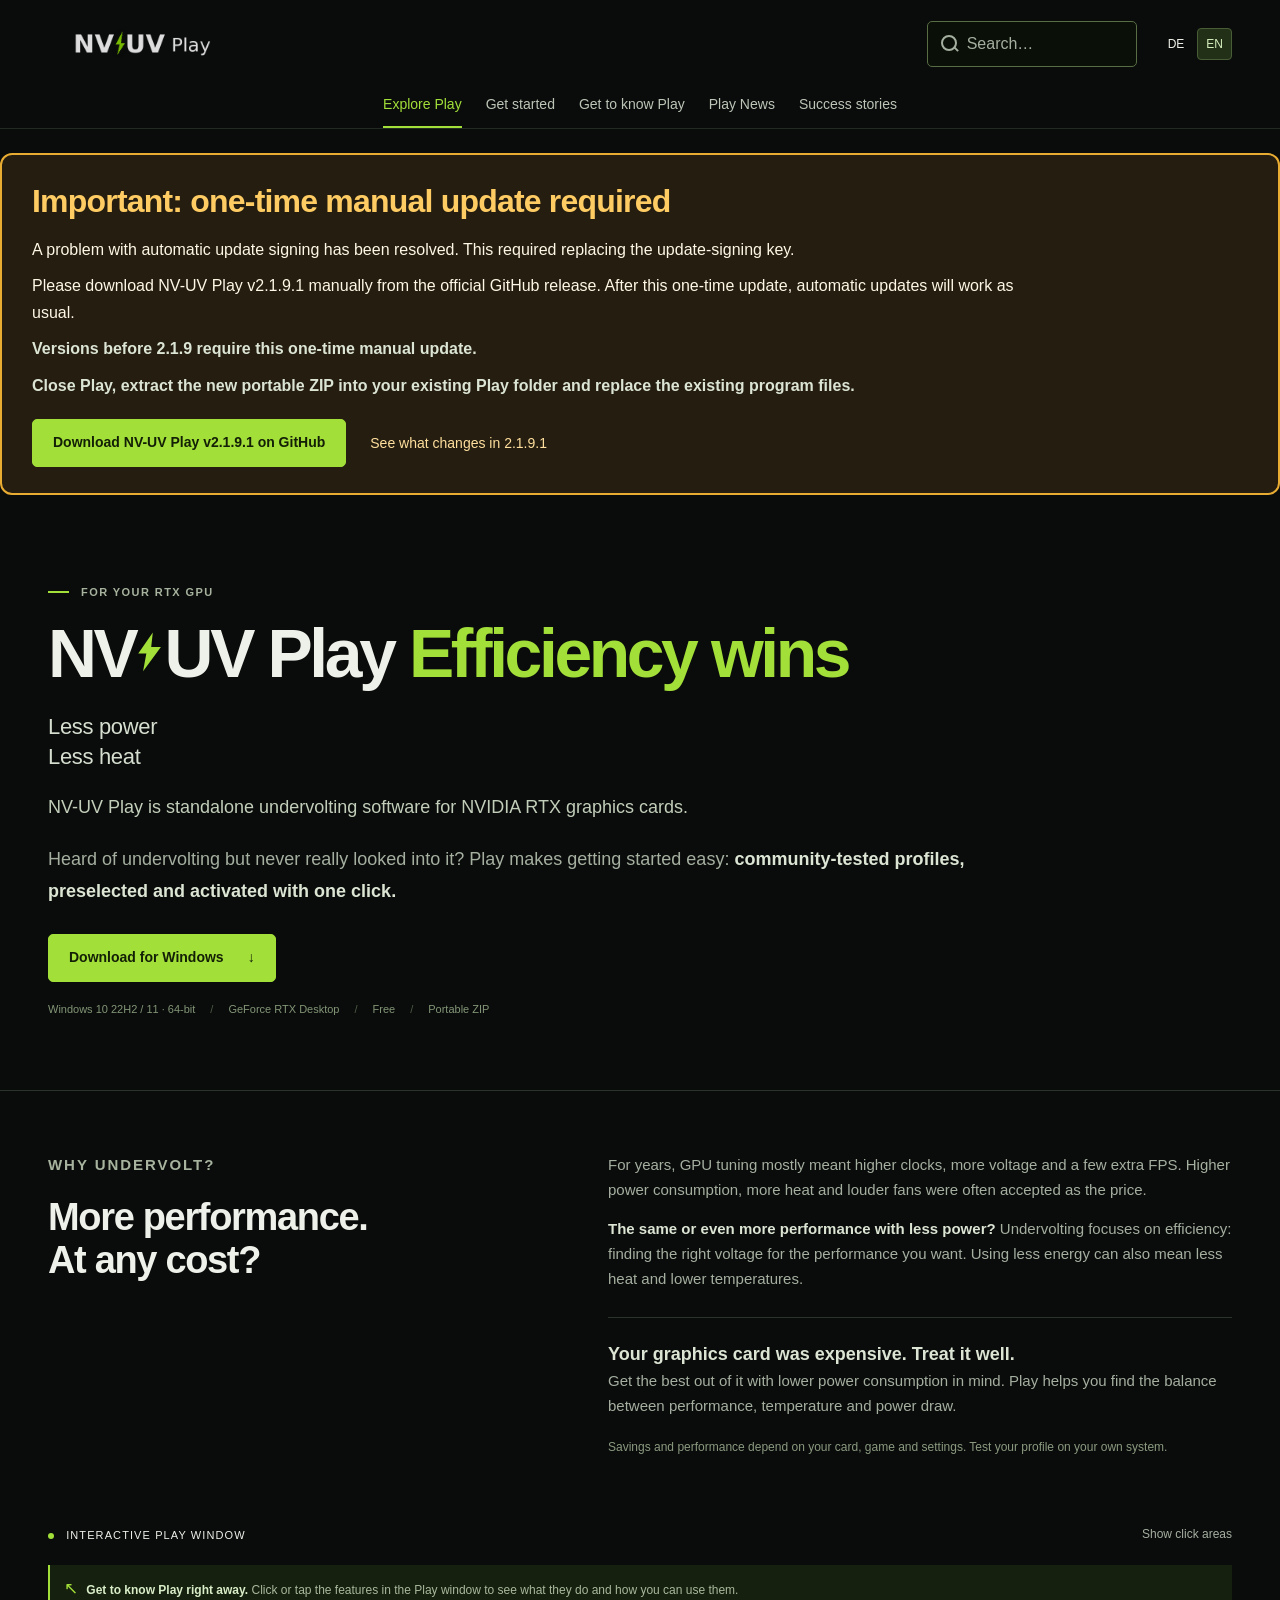
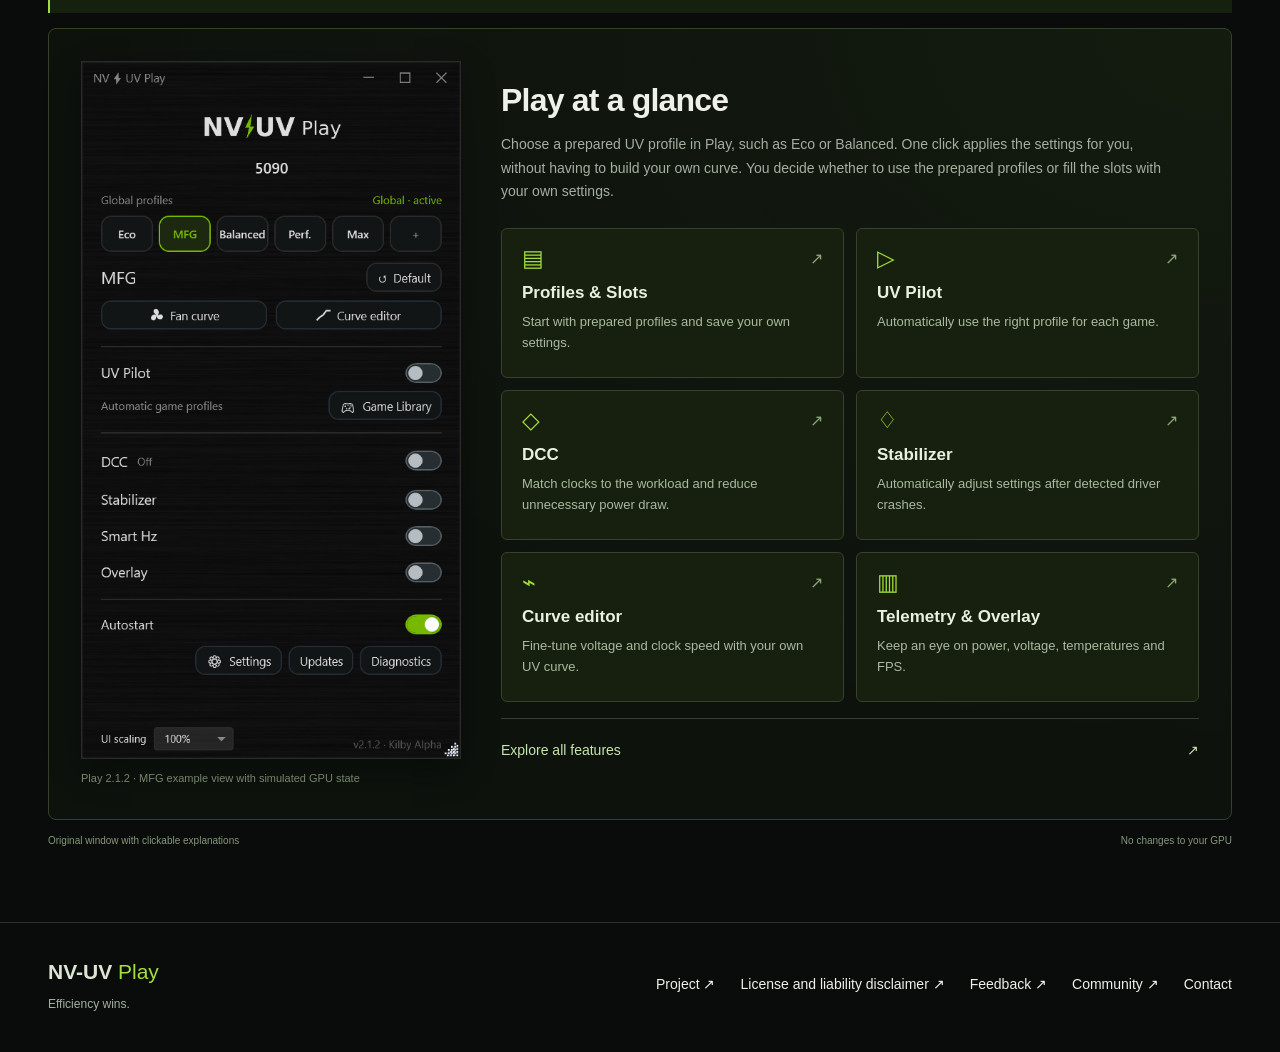
==== commit c9c5a30d: "Remove redundant compatibility and hotfix notes" ====
--- a/en.html
+++ b/en.html
@@ -42,8 +42,6 @@
       <p class="intro">Heard of undervolting but never really looked into it? Play makes getting started easy: <strong>community-tested profiles, preselected and activated with one click.</strong></p>
       <div class="hero-actions"><a class="button primary" href="https://github.com/christianp403-spec/NV-UV-Play/releases/tag/v2.1.9.1" target="_blank" rel="noopener noreferrer">Download for Windows <span aria-hidden="true">↓</span></a></div>
       <div class="hero-meta"><span>Windows 10 22H2 / 11 · 64-bit</span><span>GeForce RTX Desktop</span><span>Free</span><span>Portable ZIP</span></div>
-      <p class="compatibility-note">A user has confirmed successful operation on Windows 10, including frequent profile switching. Development and local testing use Windows 11.</p>
-      <p class="home-update-link"><a class="text-link" href="news.html#updates-2191">2.1.9.1: NVIDIA overlay connection hotfix ↗</a></p>
     </div>
   </section>
   <section class="why-section wrap" id="why" aria-labelledby="why-title">
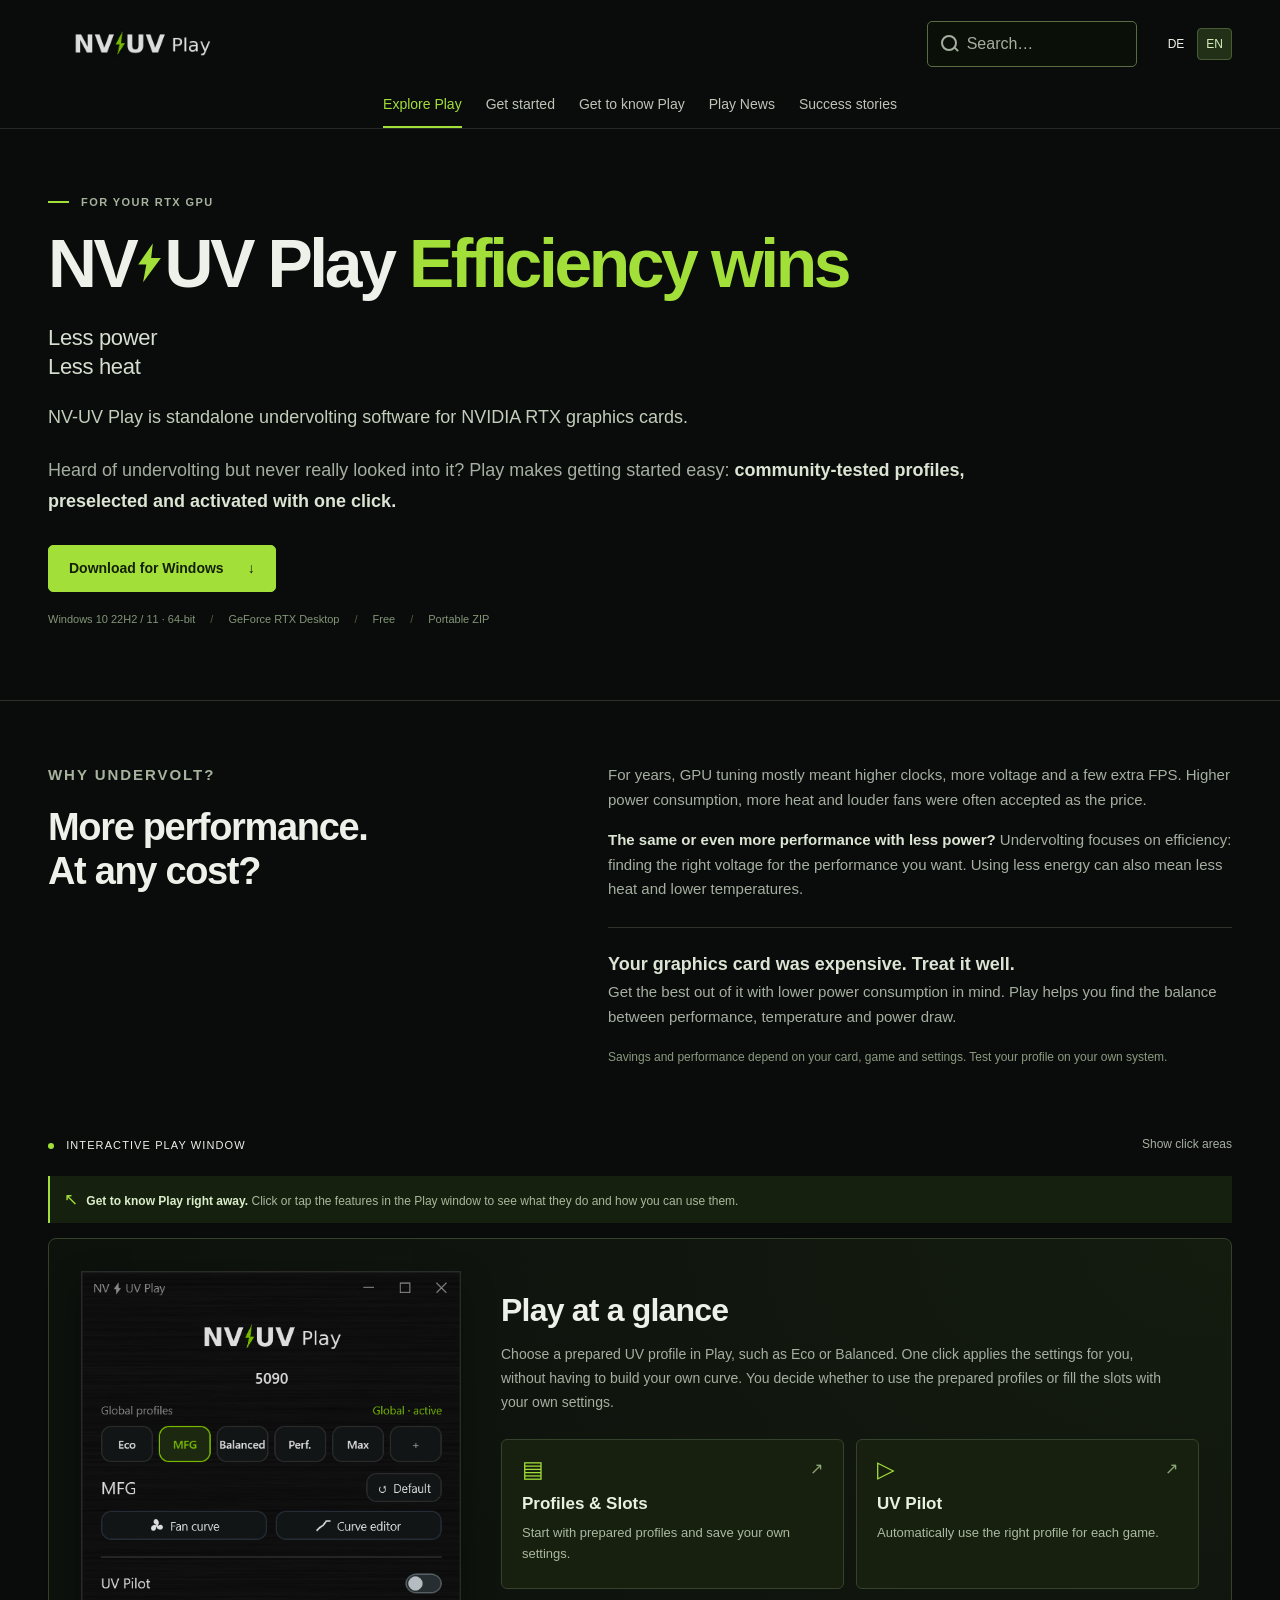
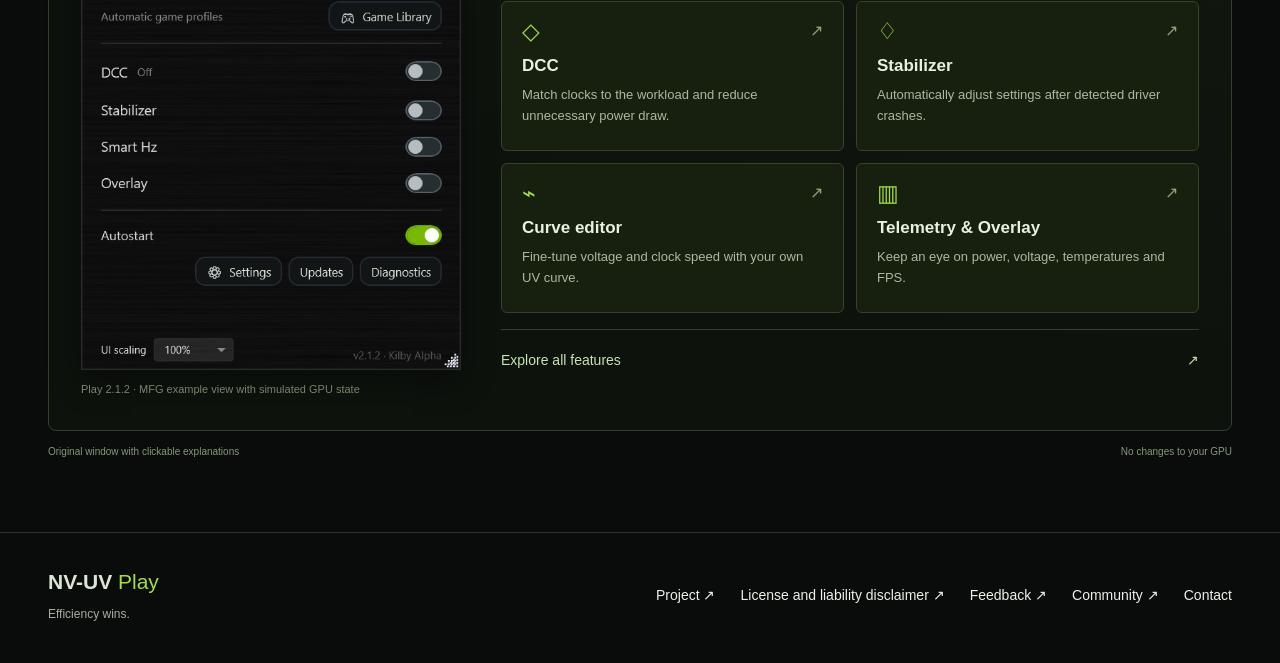
==== commit c9ca7ad5: "Add Play 2.1.10 news and compact version navigation" ====
--- a/en.html
+++ b/en.html
@@ -25,14 +25,6 @@
   <div class="header-actions"><div class="language-switch" aria-label="Language"><a href="index.html" lang="de" hreflang="de" aria-label="Zu Deutsch wechseln" data-language-switch>DE</a><span lang="en" aria-current="page">EN</span></div></div>
 </header>
 <main id="top">
-  <section class="update-key-notice wrap" aria-labelledby="update-key-title">
-    <h2 id="update-key-title">Important: one-time manual update required</h2>
-    <p>A problem with automatic update signing has been resolved. This required replacing the update-signing key.</p>
-    <p>Please download NV-UV Play v2.1.9.1 manually from the official GitHub release. After this one-time update, automatic updates will work as usual.</p>
-    <p><strong>Versions before 2.1.9 require this one-time manual update.</strong></p>
-    <p><strong>Close Play, extract the new portable ZIP into your existing Play folder and replace the existing program files.</strong></p>
-    <div class="update-key-actions"><a class="button primary" href="https://github.com/christianp403-spec/NV-UV-Play/releases/tag/v2.1.9.1" target="_blank" rel="noopener noreferrer">Download NV-UV Play v2.1.9.1 on GitHub</a><a class="text-link" href="news.html#updates-2191">See what changes in 2.1.9.1</a></div>
-  </section>
   <section class="hero wrap" aria-labelledby="hero-title">
     <div class="hero-copy">
       <p class="eyebrow"><span class="line"></span> FOR YOUR RTX GPU</p>
--- a/styles.css
+++ b/styles.css
@@ -232,6 +232,19 @@
 
 /* Older release posts remain available behind their version headings. */
 .news-archive{margin-top:24px;border:1px solid var(--line);border-radius:8px;background:var(--panel)}
+.news-version-nav{align-items:center;gap:8px;padding-top:18px;padding-bottom:18px}
+.news-version-nav>a,.news-version-menu>summary{min-height:44px;display:flex;align-items:center;padding:8px 10px;border:1px solid var(--line);border-radius:6px;line-height:1.3;white-space:nowrap;color:var(--muted)}
+.news-version-nav>a:first-child{color:var(--accent);border-color:#526c2d;background:#18210f}
+.news-version-menu{position:relative}
+.news-version-menu>summary{cursor:pointer;list-style:none;gap:10px}
+.news-version-menu>summary::-webkit-details-marker{display:none}
+.news-version-menu>summary::after{content:"▾";font-size:10px}
+.news-version-menu[open]>summary,.news-version-menu>summary:hover,.news-version-nav>a:hover{color:var(--accent);background:#18210f}
+.news-version-menu[open]>summary::after{content:"▴"}
+.news-version-list{position:absolute;z-index:20;top:calc(100% + 8px);right:0;min-width:170px;max-width:calc(100vw - 32px);max-height:min(360px,55vh);overflow-y:auto;list-style:none;margin:0;padding:6px;border:1px solid #425235;border-radius:8px;background:#12180f;box-shadow:0 12px 30px #0007}
+.news-version-list li{margin:0;padding:0}
+.news-version-list a{padding:8px 12px;line-height:1.3;border-radius:4px}
+.news-version-list a:hover,.news-version-list a:focus-visible{background:#26351b;color:var(--accent)}
 .news-archive>summary{cursor:pointer;padding:18px 24px;font-size:18px;font-weight:600;color:var(--text)}
 .news-archive>summary::marker{color:var(--accent)}
 .news-archive[open]>summary{border-bottom:1px solid var(--line)}
@@ -239,8 +252,8 @@
 @media(max-width:600px){.news-archive>summary,.news-archive>.update-preview{padding:18px}}
 
 /* Version-specific feature descriptions and original product captures. */
-:is(#updates-213,#updates-214,#updates-216,#updates-217,#updates-218,#updates-219,#updates-2191){background:#101510;overflow-wrap:break-word}
-:is(#updates-213,#updates-214,#updates-216,#updates-217,#updates-218,#updates-219,#updates-2191) .release-intro{font-size:18px;max-width:820px;line-height:1.7}
+:is(#updates-213,#updates-214,#updates-216,#updates-217,#updates-218,#updates-219,#updates-2191,#updates-2110){background:#101510;overflow-wrap:break-word}
+:is(#updates-213,#updates-214,#updates-216,#updates-217,#updates-218,#updates-219,#updates-2191,#updates-2110) .release-intro{font-size:18px;max-width:820px;line-height:1.7}
 .release-availability{padding:12px 16px;border-left:3px solid var(--accent);background:#a2df3908}
 .release-availability a{text-decoration:underline;text-underline-offset:3px}
 .release-topics{display:flex;flex-wrap:wrap;gap:8px 24px;border-bottom:1px solid var(--line);padding:6px 0 18px;margin:24px 0 30px;font-size:13px}
@@ -252,13 +265,13 @@
 .release-steps{padding-left:22px;color:var(--muted)}
 .release-steps li{padding-left:4px;margin-bottom:10px}
 .release-feature-section{padding-top:30px;margin-top:30px;border-top:1px solid var(--line)}
-:is(#updates-213,#updates-214,#updates-215,#updates-216,#updates-217,#updates-218,#updates-219,#updates-2191) figure{margin:0}
-:is(#updates-213,#updates-214,#updates-215,#updates-216,#updates-217,#updates-218,#updates-219,#updates-2191) figure a{display:block;width:fit-content;max-width:100%}
-:is(#updates-213,#updates-214,#updates-215,#updates-216,#updates-217,#updates-218,#updates-219,#updates-2191) figure img{display:block;width:100%;height:auto;border:1px solid var(--line);border-radius:8px}
-:is(#updates-213,#updates-214,#updates-215,#updates-216,#updates-217,#updates-218,#updates-219,#updates-2191) figcaption{font-size:12px;line-height:1.65;color:var(--muted);margin-top:10px}
-:is(#updates-213,#updates-214,#updates-215,#updates-216,#updates-217,#updates-218,#updates-219,#updates-2191) .release-wide-image{max-width:1000px;margin:24px auto}
+:is(#updates-213,#updates-214,#updates-215,#updates-216,#updates-217,#updates-218,#updates-219,#updates-2191,#updates-2110) figure{margin:0}
+:is(#updates-213,#updates-214,#updates-215,#updates-216,#updates-217,#updates-218,#updates-219,#updates-2191,#updates-2110) figure a{display:block;width:fit-content;max-width:100%}
+:is(#updates-213,#updates-214,#updates-215,#updates-216,#updates-217,#updates-218,#updates-219,#updates-2191,#updates-2110) figure img{display:block;width:100%;height:auto;border:1px solid var(--line);border-radius:8px}
+:is(#updates-213,#updates-214,#updates-215,#updates-216,#updates-217,#updates-218,#updates-219,#updates-2191,#updates-2110) figcaption{font-size:12px;line-height:1.65;color:var(--muted);margin-top:10px}
+:is(#updates-213,#updates-214,#updates-215,#updates-216,#updates-217,#updates-218,#updates-219,#updates-2191,#updates-2110) .release-wide-image{max-width:1000px;margin:24px auto}
 .release-credit{padding:22px;margin-top:24px;border:1px solid #40502f;border-radius:8px;background:#151d11}
-:is(#updates-214,#updates-216,#updates-217,#updates-218,#updates-219,#updates-2191)>.release-topics+.release-feature-section{border-top:0;margin-top:0;padding-top:0}
+:is(#updates-214,#updates-216,#updates-217,#updates-218,#updates-219,#updates-2191,#updates-2110)>.release-topics+.release-feature-section{border-top:0;margin-top:0;padding-top:0}
 .release-credit p:last-child{display:flex;gap:10px 24px;flex-wrap:wrap;margin-bottom:0}
 .home-update-link{margin:18px 0 0;font-size:14px;color:var(--muted)}
 .release-dev-image{width:344px;max-width:100%}
@@ -269,7 +282,7 @@
 .release-temperature-grid{display:grid;grid-template-columns:minmax(0,1fr) minmax(0,.8fr);gap:32px;align-items:start}
 .release-temperature-grid figure{max-width:500px}
 @media(max-width:800px){.release-feature-lead,.release-temperature-grid{grid-template-columns:minmax(0,1fr);gap:20px}.release-dev-image{justify-self:center}.release-temperature-grid figure{justify-self:center}.release-status-grid{grid-template-columns:minmax(0,1fr)}}
-@media(max-width:480px){:is(#updates-213,#updates-214,#updates-216,#updates-217,#updates-218,#updates-219,#updates-2191) .release-intro{font-size:16px}.release-feature-lead h3,.release-feature-section h3{font-size:20px}.release-feature-lead p,.release-feature-section p,.release-steps{font-size:14px}.release-topics{gap:4px 20px}.release-feature-section{padding-top:24px;margin-top:24px}.release-credit{padding:16px}}
+@media(max-width:480px){:is(#updates-213,#updates-214,#updates-216,#updates-217,#updates-218,#updates-219,#updates-2191,#updates-2110) .release-intro{font-size:16px}.release-feature-lead h3,.release-feature-section h3{font-size:20px}.release-feature-lead p,.release-feature-section p,.release-steps{font-size:14px}.release-topics{gap:4px 20px}.release-feature-section{padding-top:24px;margin-top:24px}.release-credit{padding:16px}}
 
 /* Compare original 2.1.9 captures without enlarging the narrow example. */
 #updates-219 .release-width-comparison{display:flex;flex-wrap:wrap;align-items:flex-start;gap:24px 36px;margin:24px 0}
@@ -279,10 +292,3 @@
 #updates-219 .release-example-note{font-size:12px;color:var(--muted);line-height:1.65}
 
 /* One-time update migration notice. Keep visible before downloads and news. */
-.update-key-notice{margin-top:24px;margin-bottom:24px;padding:26px 30px;border:2px solid #e9ac32;border-radius:12px;background:#241d10;color:#fff7e5;overflow-wrap:break-word}
-.update-key-notice h2{font-size:clamp(23px,3vw,32px);font-weight:750;line-height:1.25;letter-spacing:-.025em;margin:0 0 16px;color:#ffcc64}
-.update-key-notice p{max-width:1000px;margin:10px 0;font-size:16px;line-height:1.65;color:#fff7e5}
-.update-key-actions{display:flex;flex-wrap:wrap;align-items:center;gap:14px 24px;margin-top:20px}
-.update-key-actions .button{white-space:normal;text-align:center;max-width:100%;min-height:44px}
-.update-key-actions .text-link{color:#ffdf9d;text-underline-offset:4px}
-@media(max-width:680px){.update-key-notice{padding:20px 18px}.update-key-notice p{font-size:15px}.update-key-actions{align-items:stretch;flex-direction:column;gap:18px}}
